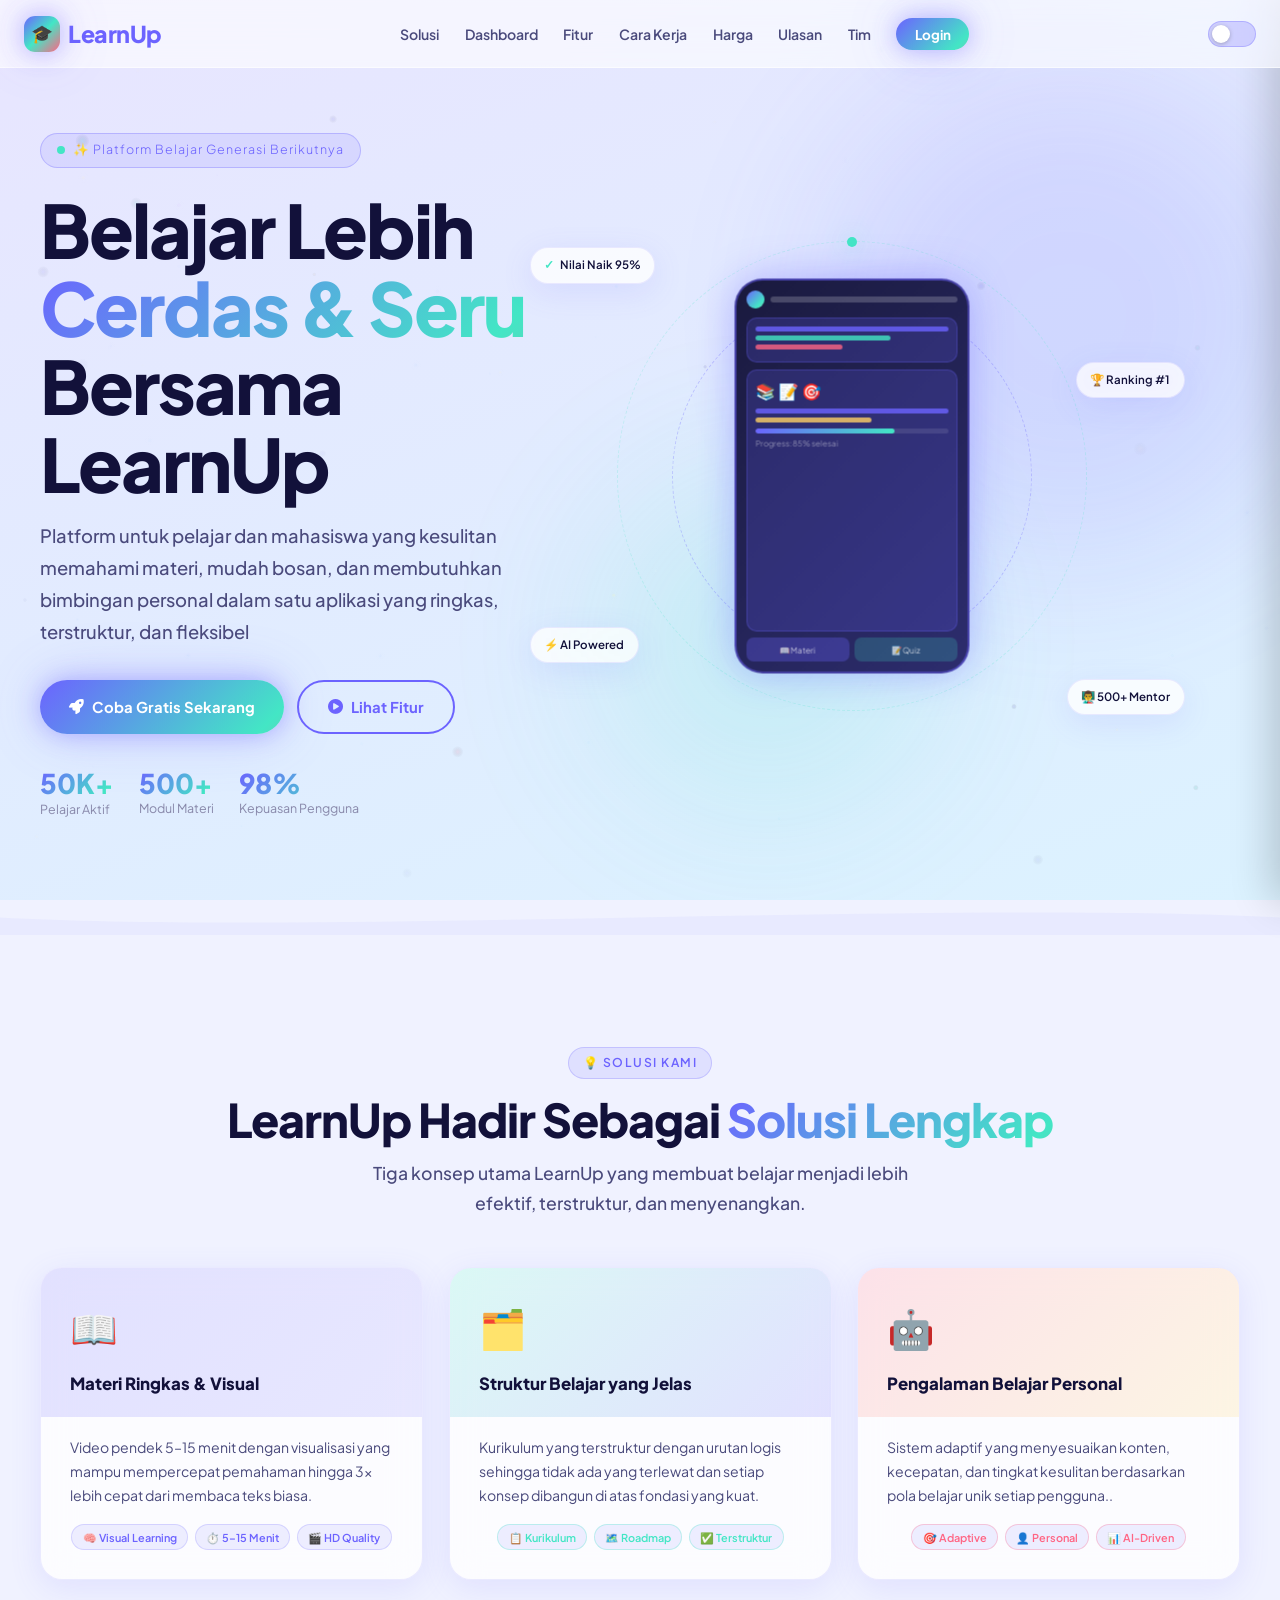
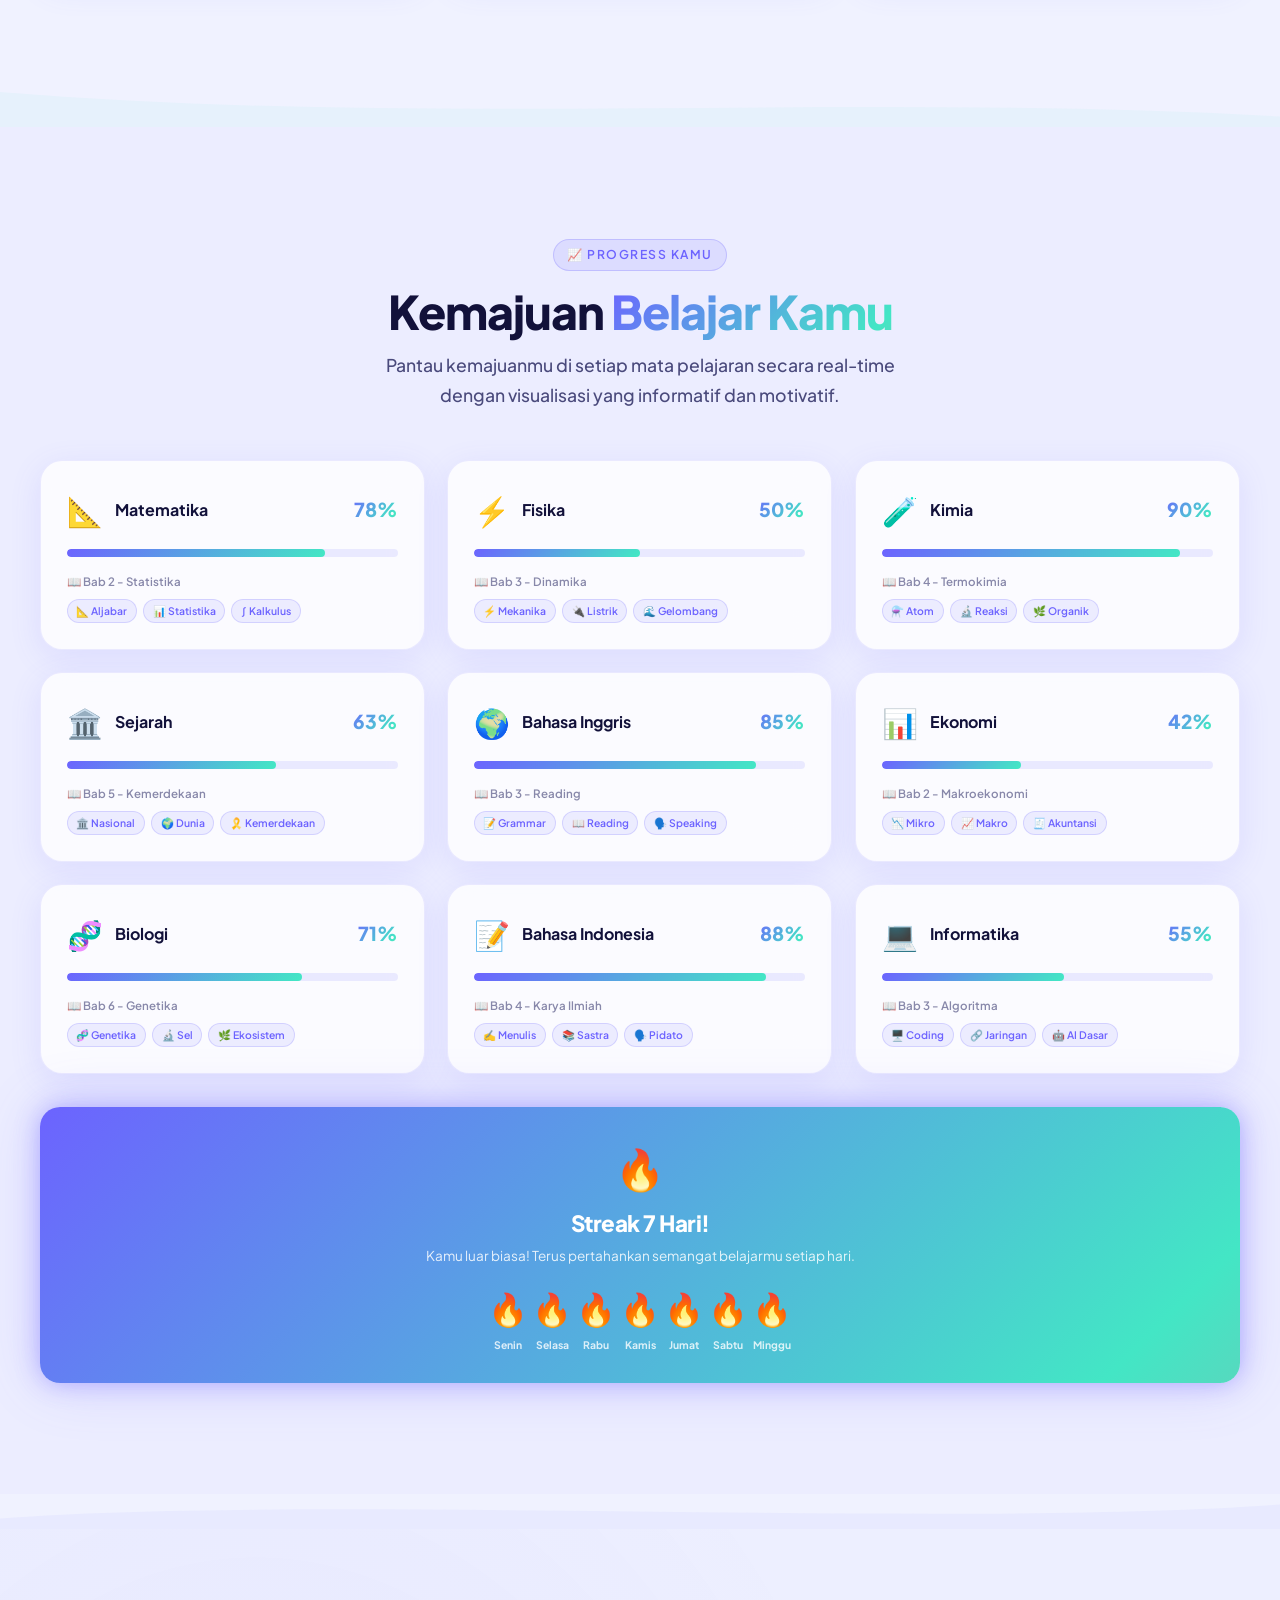
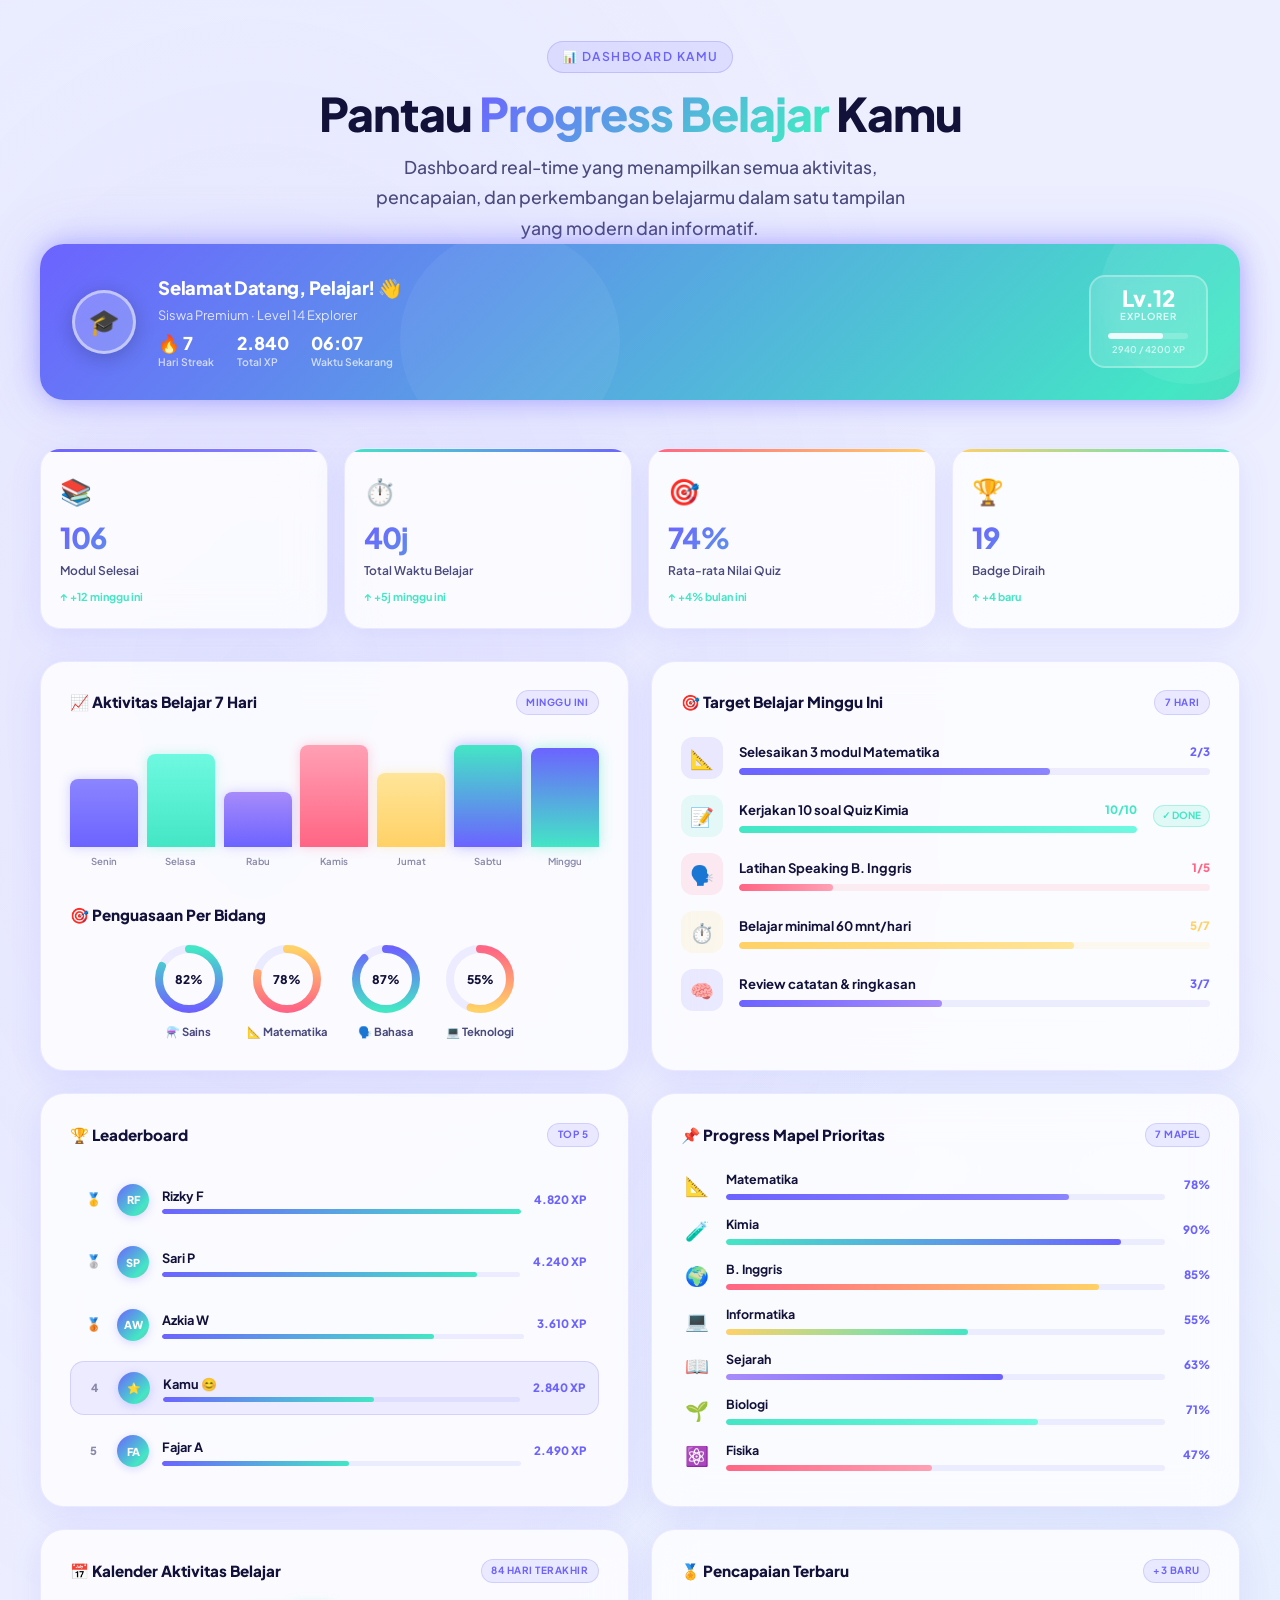
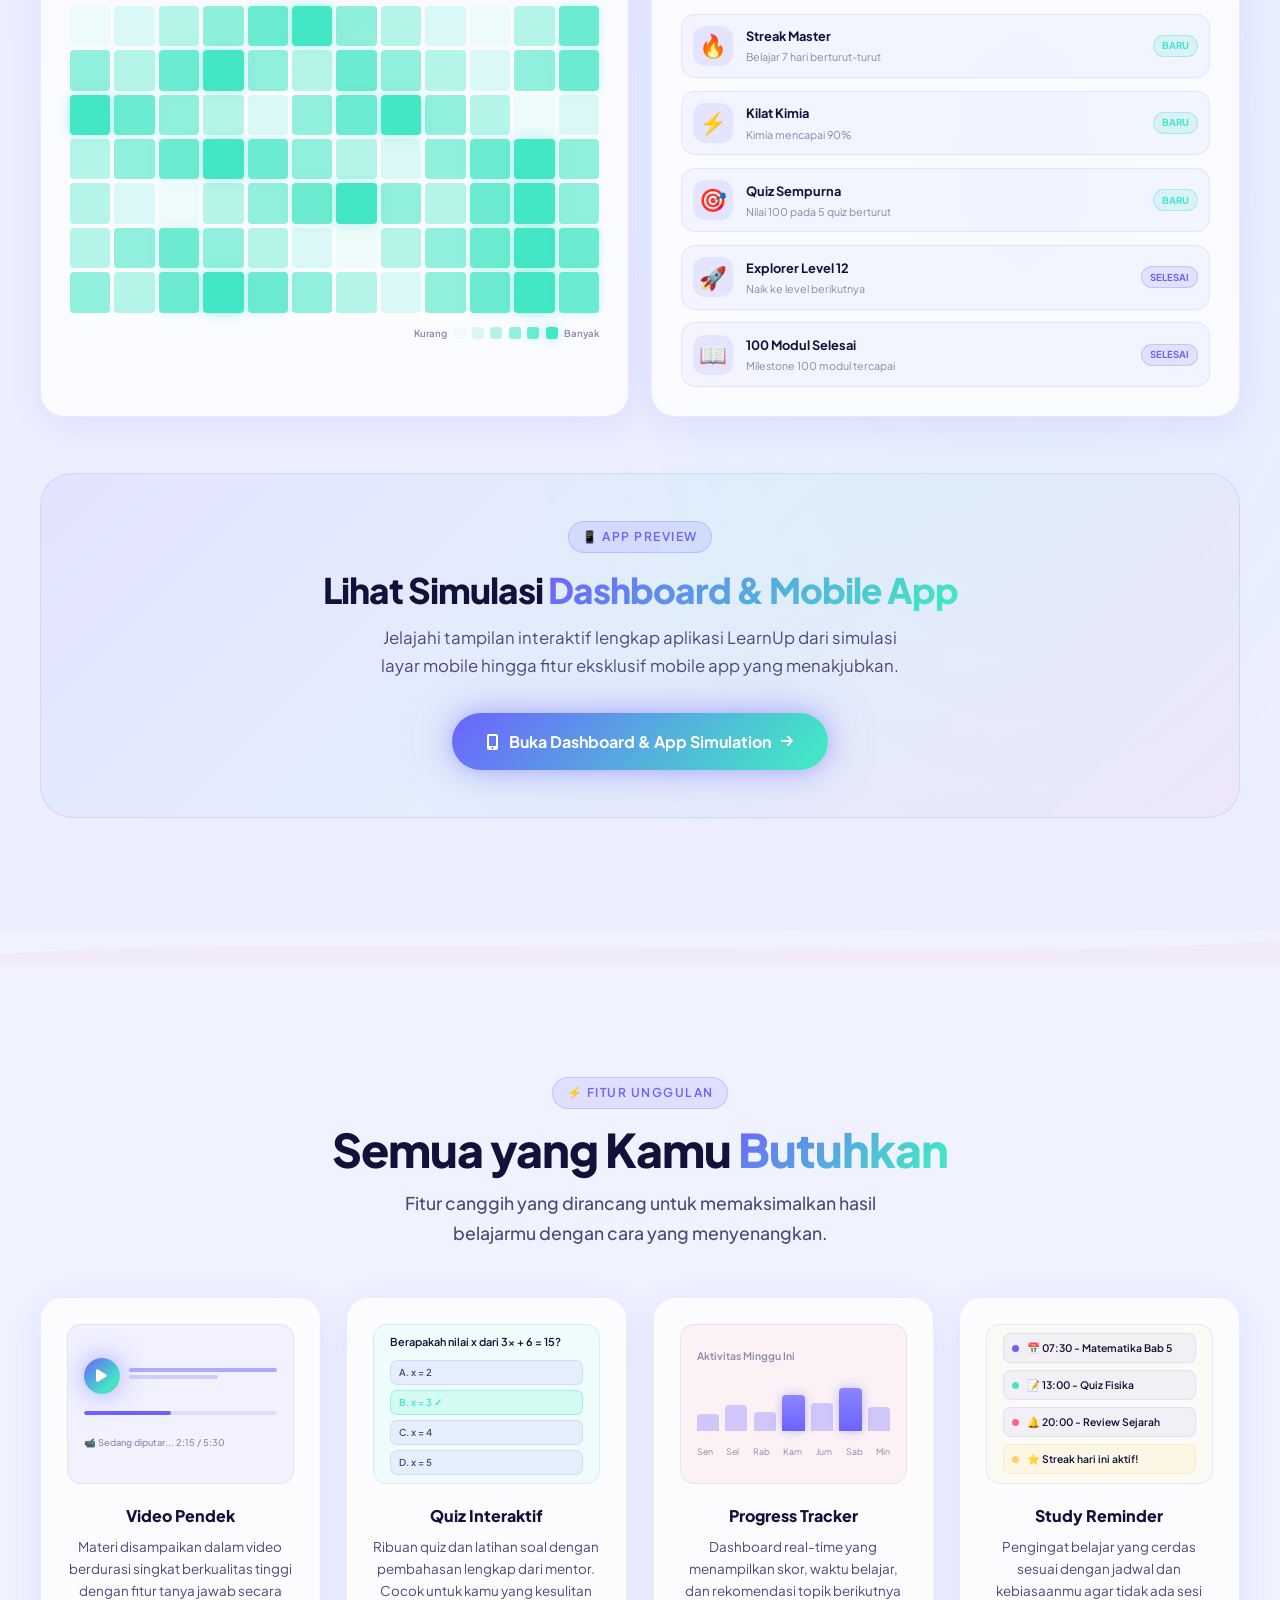
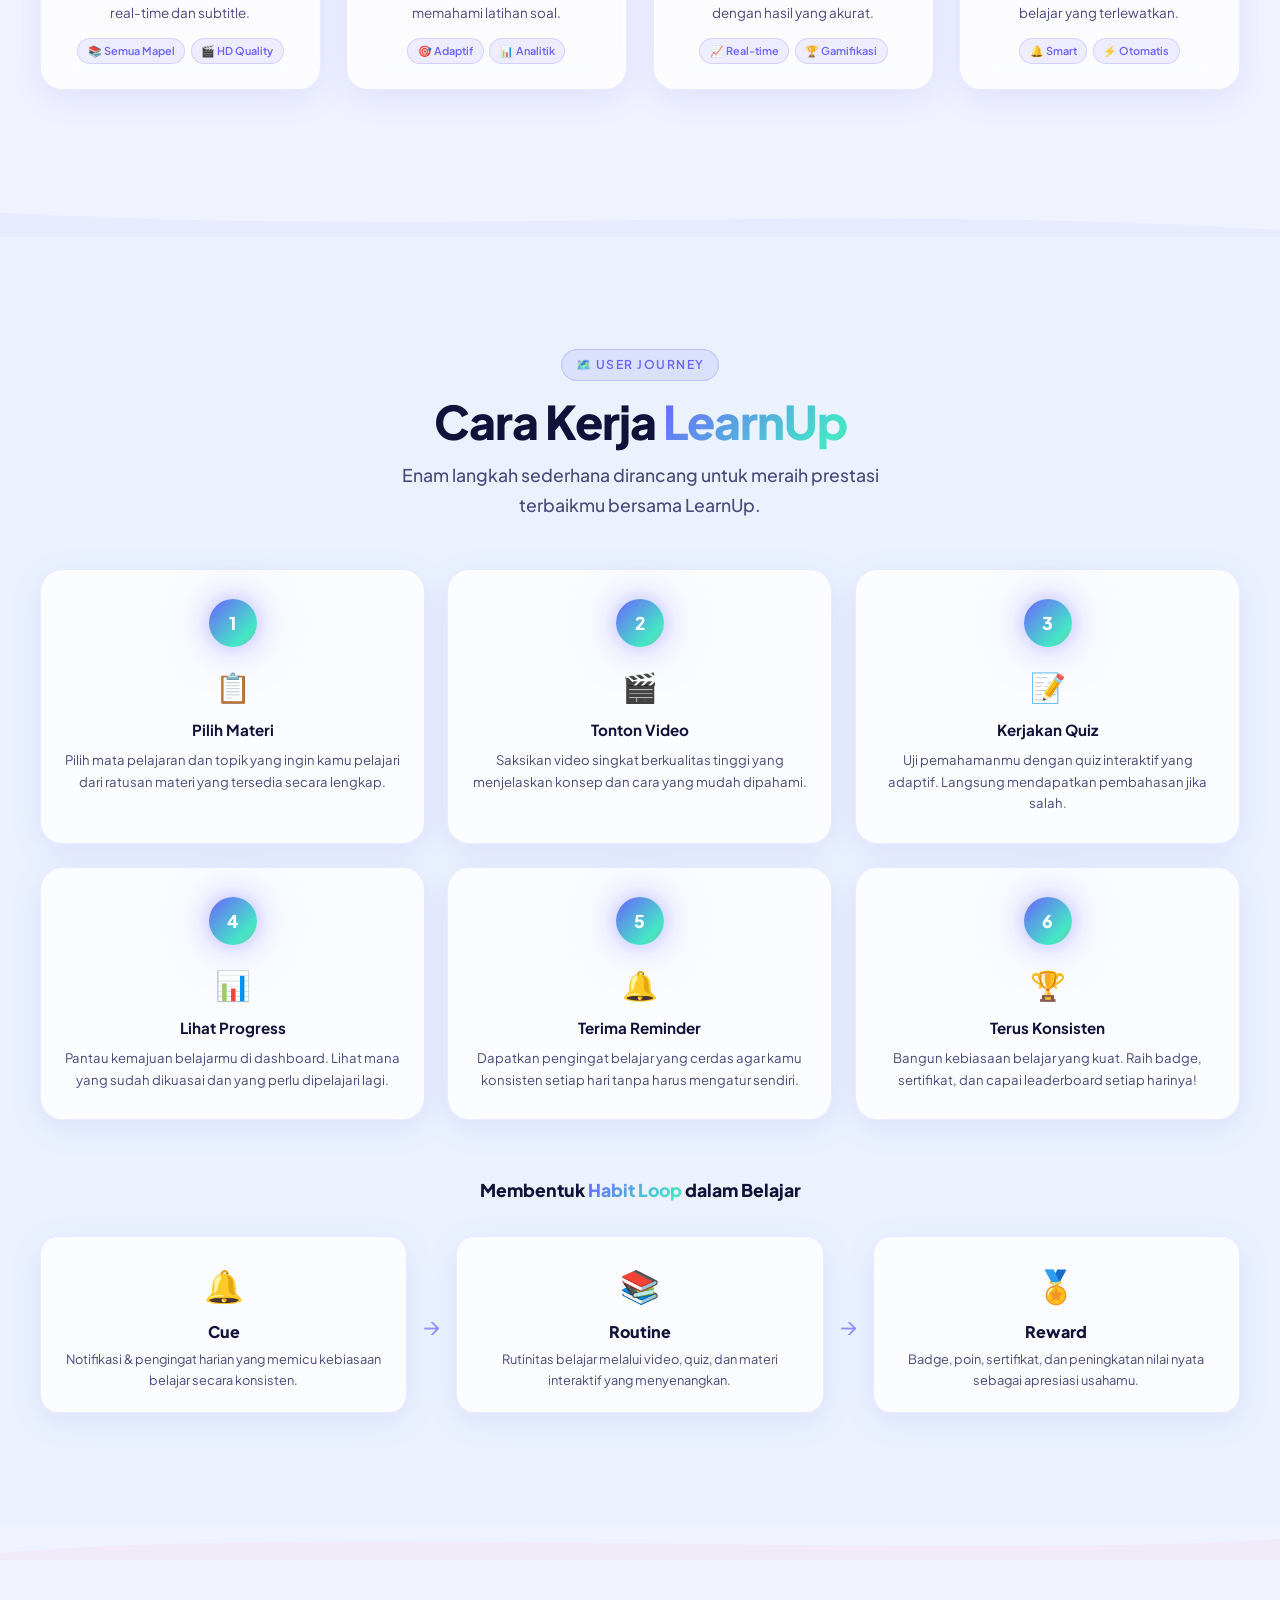
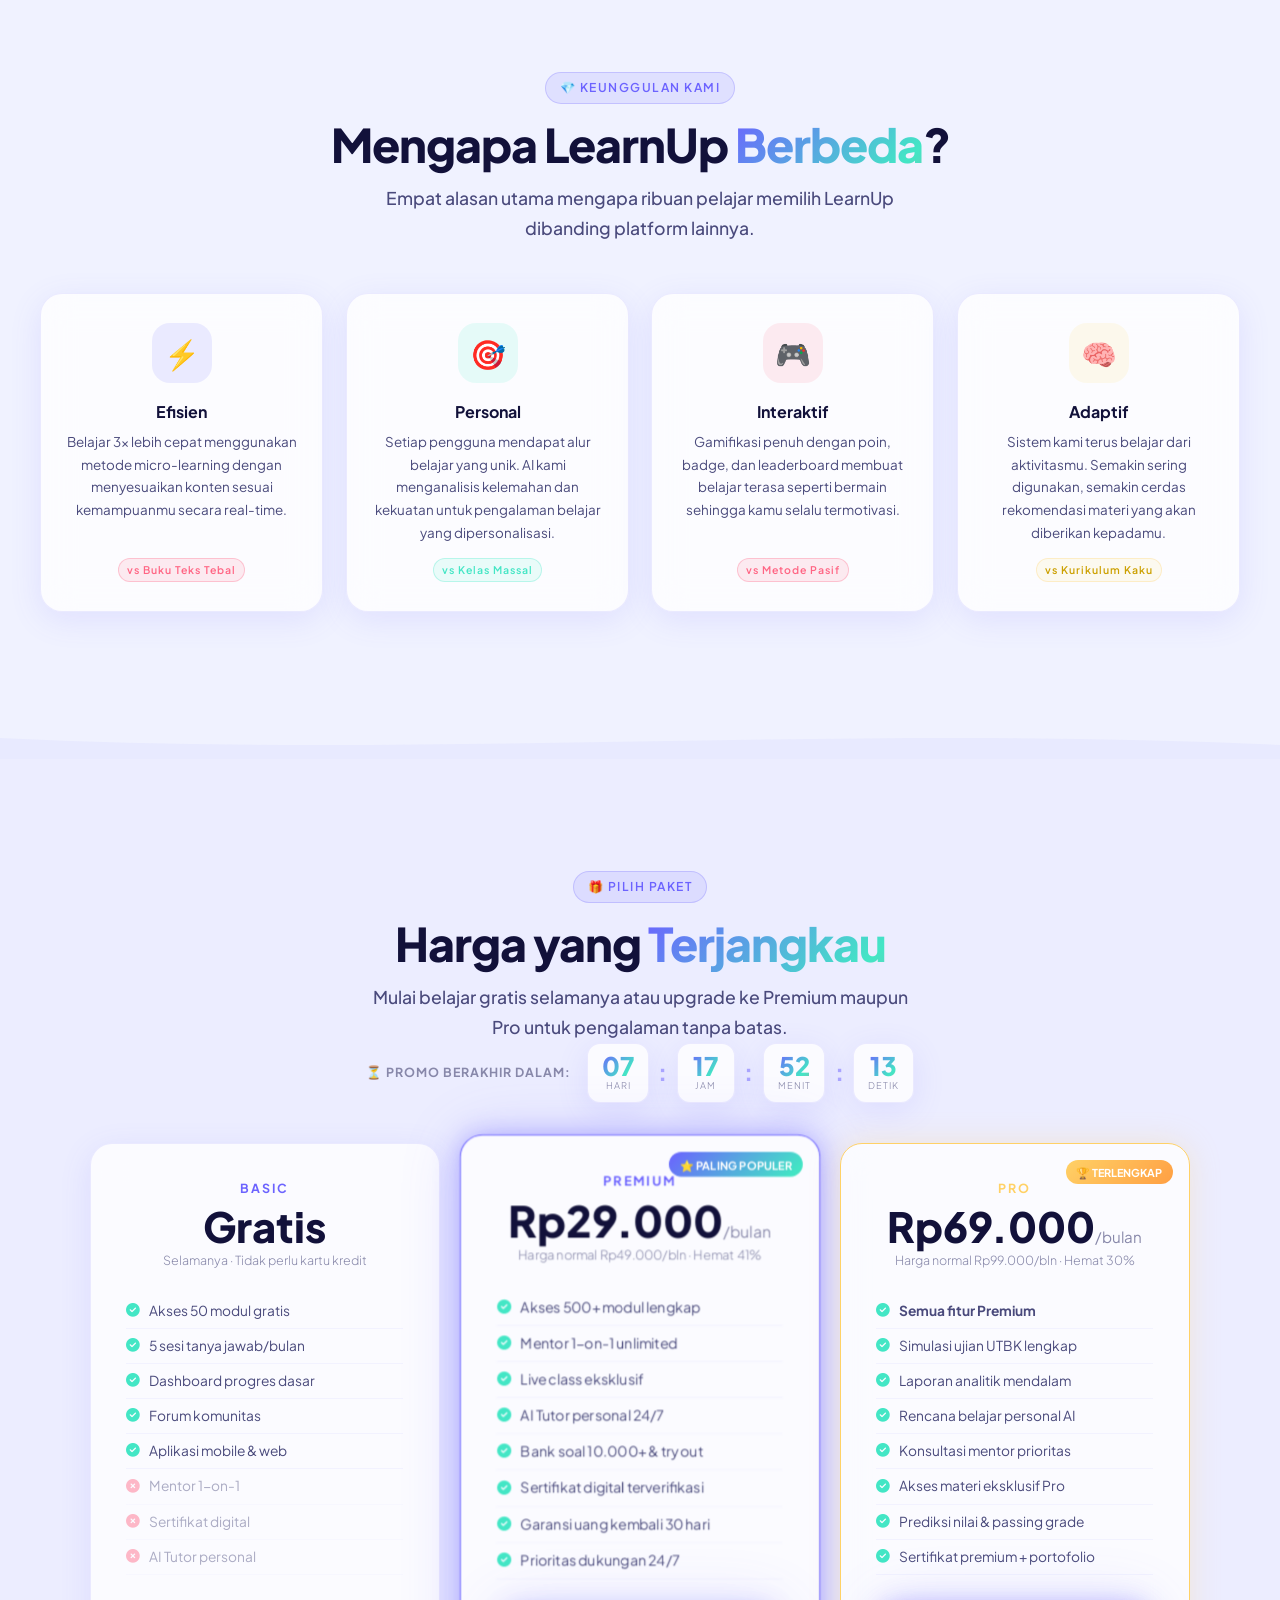
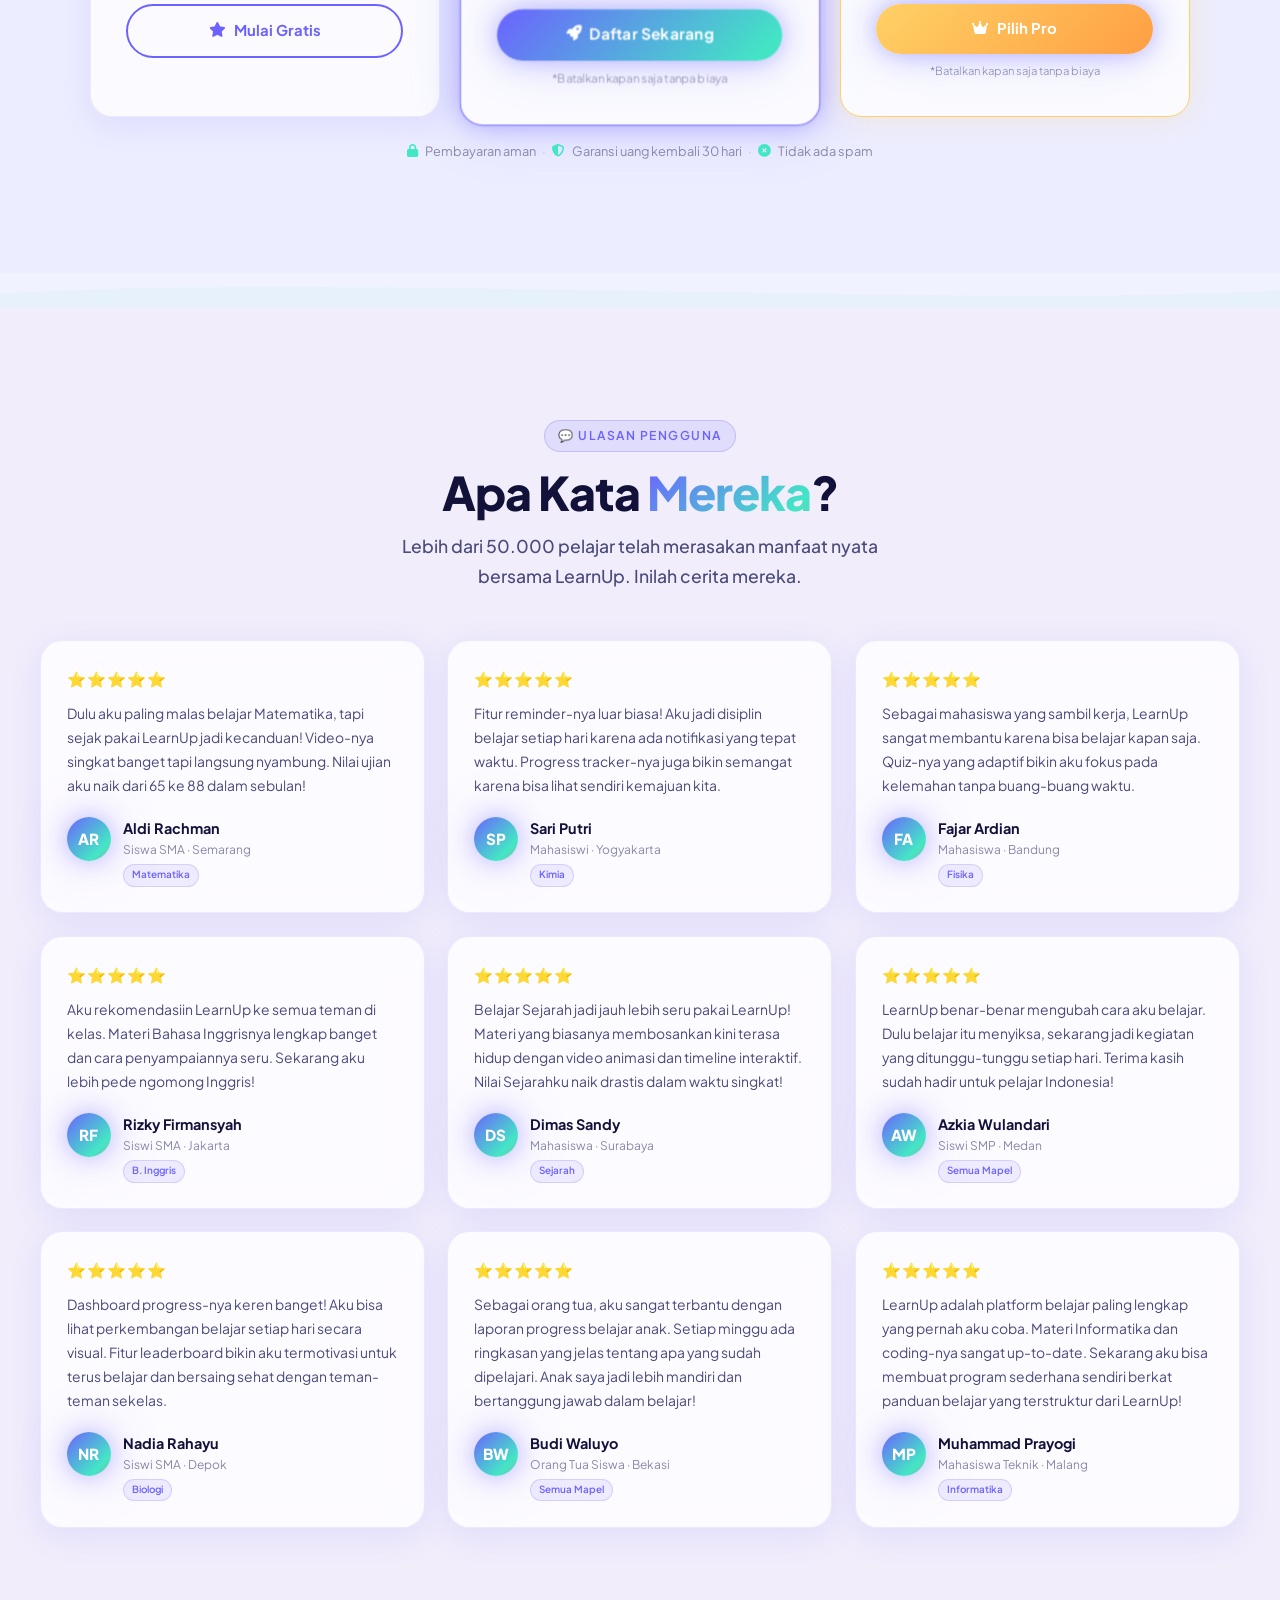
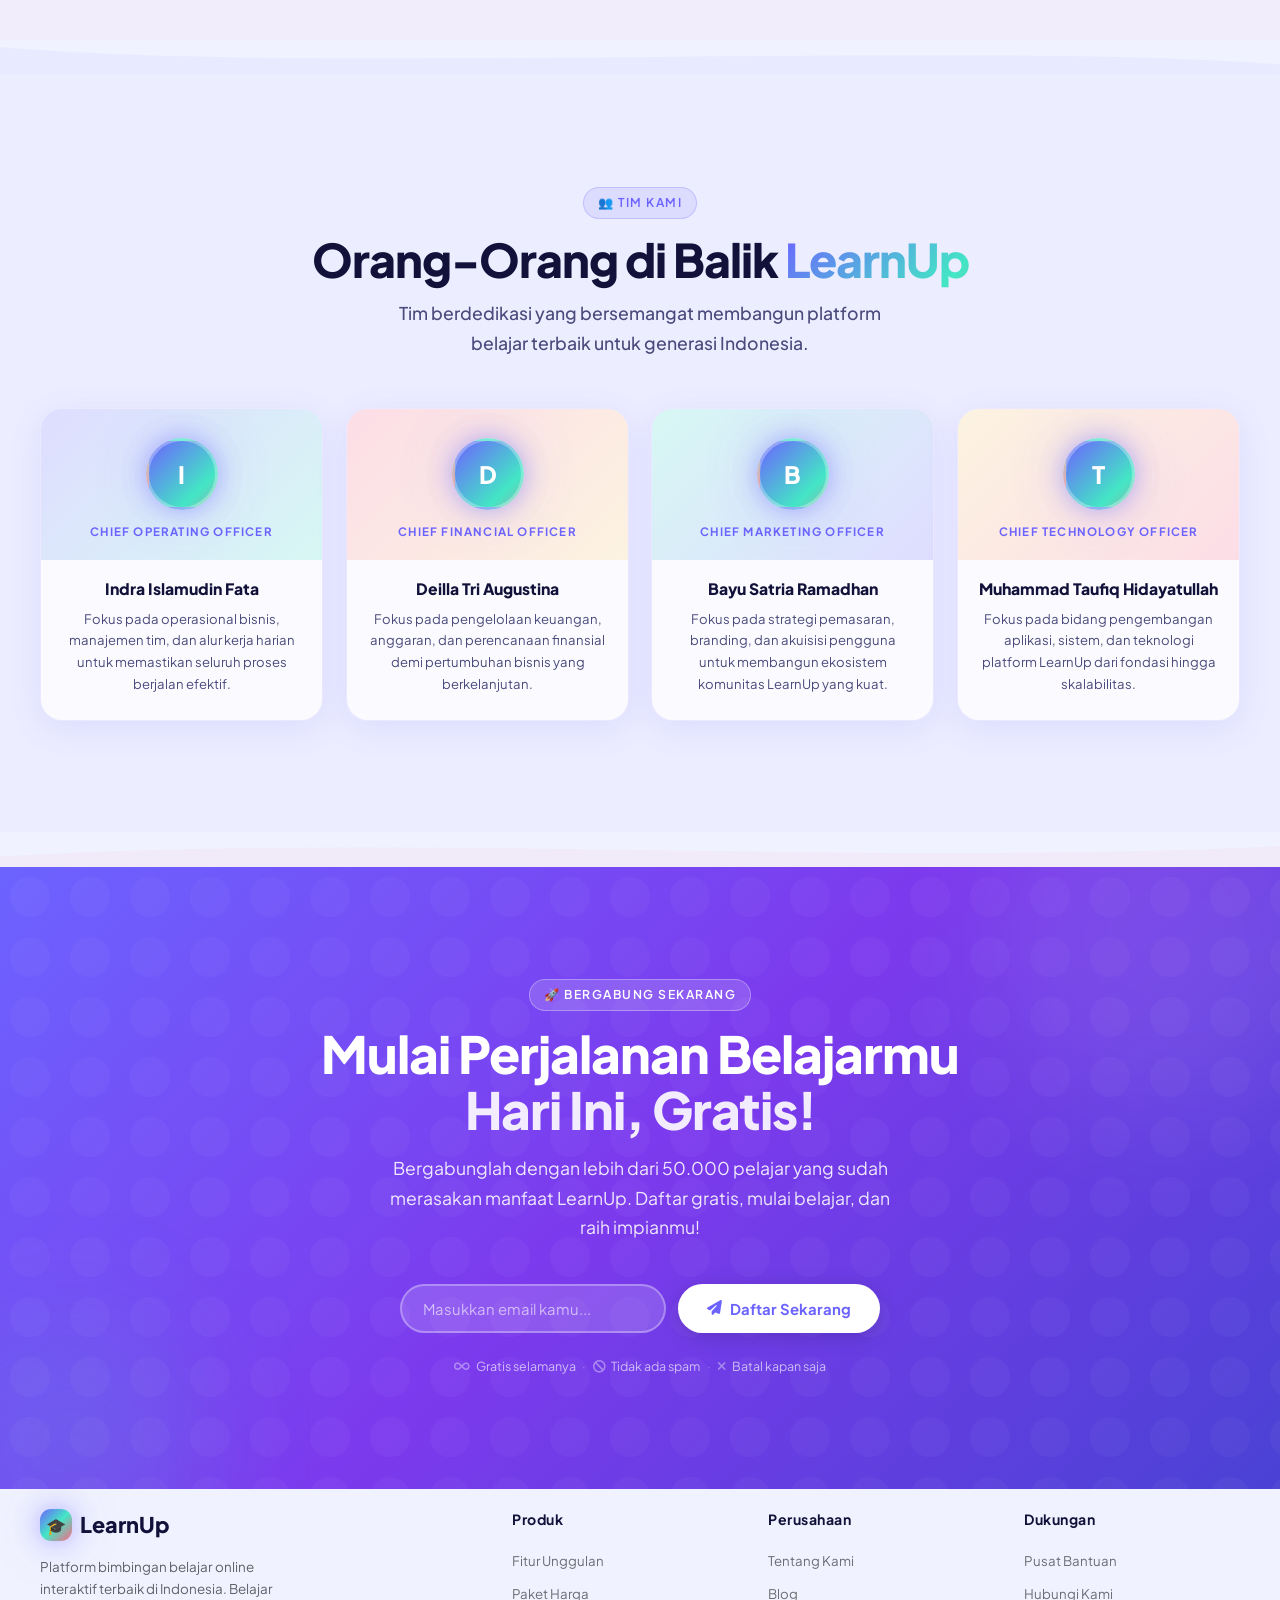
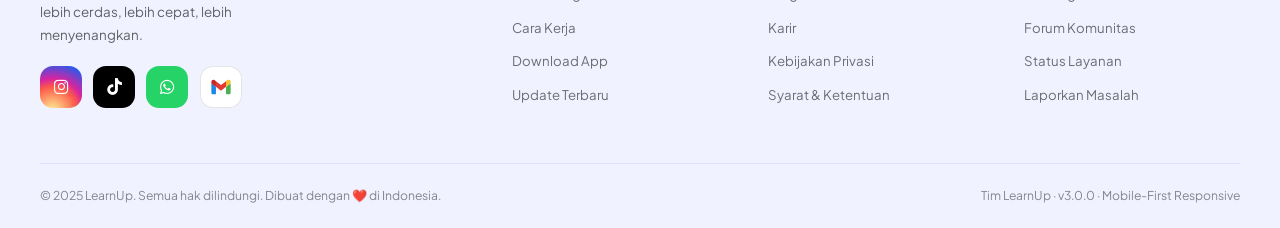
==== admin.html @ 2a5b4d7e "Add files via upload" ====
<!doctype html>
<html lang="id">
  <head>
    <meta charset="UTF-8" />
    <meta name="viewport" content="width=device-width, initial-scale=1.0" />
    <title>LearnUp – Admin Dashboard</title>
    <link rel="preconnect" href="https://fonts.googleapis.com" />
    <link
      href="https://fonts.googleapis.com/css2?family=Plus+Jakarta+Sans:wght@300;400;500;600;700;800;900&display=swap"
      rel="stylesheet"
    />
    <link
      rel="stylesheet"
      href="https://cdnjs.cloudflare.com/ajax/libs/font-awesome/6.5.0/css/all.min.css"
    />
    <link rel="stylesheet" href="css/admin.css" />
    <script>
      const savedTheme = localStorage.getItem("learnup-theme") || "dark";
      document.documentElement.setAttribute("data-theme", savedTheme);
    </script>
  </head>
  <body>
    <div class="bg-aura"></div>

    <!-- MOBILE TOPBAR -->
    <div class="mobile-topbar">
      <span class="mobile-logo">🎓 LearnUp Admin</span>
      <div class="live-badge">
        <div class="live-dot"></div>
        LIVE
      </div>
    </div>

    <!-- WRAPPER -->
    <div class="wrapper">
      <!-- SIDEBAR -->
      <aside class="sidebar">
        <div class="sidebar-logo">
          <div class="sidebar-logo-icon">🎓</div>
          <div>
            <div class="sidebar-logo-text">LearnUp</div>
            <div class="sidebar-logo-sub">Admin Panel</div>
          </div>
        </div>

        <div class="nav-section-title">Menu Utama</div>
        <a class="nav-item active" onclick="showSection('subscribers')">
          <i class="fa-solid fa-envelope"></i> Subscribers
          <span class="nav-badge" id="sidebarCount">0</span>
        </a>
        <a class="nav-item" onclick="showSection('analytics')">
          <i class="fa-solid fa-chart-line"></i> Analitik
        </a>

        <div class="nav-section-title" style="margin-top: 1rem">Pengaturan</div>
        <a class="nav-item" onclick="openAddModal()">
          <i class="fa-solid fa-plus"></i> Tambah Manual
        </a>
        <a
          class="nav-item btn-danger-nav"
          onclick="confirmClearAll()"
          style="color: var(--danger)"
        >
          <i class="fa-solid fa-trash"></i> Hapus Semua
        </a>
        <a
          class="nav-item"
          onclick="logoutAdmin()"
          style="margin-top: 0.5rem; color: var(--warning)"
        >
          <i class="fa-solid fa-sign-out-alt"></i> Logout
        </a>

        <div class="sidebar-footer">
          Sinkronisasi otomatis setiap 3 detik<br />
          <span id="lastSync" style="color: var(--accent)">—</span>
        </div>
      </aside>

      <!-- MAIN -->
      <main class="main">
        <!-- TOPBAR -->
        <div class="topbar">
          <div class="topbar-left">
            <h1>
              <i class="fa-solid fa-gauge-high" style="font-size: 1rem"></i>
              Dashboard Admin
            </h1>
            <p id="currentDate">Memuat waktu...</p>
          </div>
          <div class="topbar-right">
            <button
              class="theme-btn"
              id="themeBtn"
              title="Toggle Dark/Light Mode"
              aria-label="Toggle Dark/Light Mode"
            >
              <div class="toggle-track">
                <div class="toggle-knob"></div>
              </div>
            </button>
            <div class="live-badge">
              <div class="live-dot"></div>
              Terhubung ke Landing Page
            </div>
            <div class="export-wrap">
              <button class="btn btn-ghost" onclick="toggleExport()">
                <i class="fa-solid fa-download"></i> Export
              </button>
              <div class="export-menu" id="exportMenu">
                <div class="export-option" onclick="exportCSV()">
                  <i class="fa-solid fa-file-csv"></i> Export CSV
                </div>
                <div class="export-option" onclick="exportJSON()">
                  <i class="fa-solid fa-file-code"></i> Export JSON
                </div>
                <div class="export-option" onclick="copyEmails()">
                  <i class="fa-solid fa-copy"></i> Salin Semua Email
                </div>
              </div>
            </div>
            <button class="btn btn-primary" onclick="openAddModal()">
              <i class="fa-solid fa-plus"></i> Tambah
            </button>
          </div>
        </div>

        <!-- STAT CARDS -->
        <div class="stats-grid">
          <div class="stat-card">
            <span class="stat-icon">📧</span>
            <div class="stat-value" id="statTotal">0</div>
            <div class="stat-label">Total Subscribers</div>
            <div class="stat-trend" id="statTrend1">—</div>
          </div>
          <div class="stat-card">
            <span class="stat-icon">🕐</span>
            <div class="stat-value" id="statToday">0</div>
            <div class="stat-label">Daftar Hari Ini</div>
            <div class="stat-trend" id="statTrend2">—</div>
          </div>
          <div class="stat-card">
            <span class="stat-icon">✅</span>
            <div class="stat-value" id="statConfirmed">0</div>
            <div class="stat-label">Dikonfirmasi</div>
            <div class="stat-trend">—</div>
          </div>
          <div class="stat-card">
            <span class="stat-icon">⏳</span>
            <div class="stat-value" id="statWaitlist">0</div>
            <div class="stat-label">Waitlist</div>
            <div class="stat-trend">Menunggu konfirmasi</div>
          </div>
        </div>

        <!-- SUBSCRIBERS SECTION -->
        <div id="section-subscribers">
          <div class="section-card">
            <div class="section-header">
              <div class="section-title">
                <i class="fa-solid fa-envelope-open-text"></i>
                Daftar Email Subscriber
              </div>
              <div style="display: flex; gap: 0.5rem; align-items: center">
                <span style="font-size: 0.72rem; color: var(--text-3)"
                  >Total:
                  <strong id="headerCount" style="color: var(--accent)"
                    >0</strong
                  ></span
                >
              </div>
            </div>

            <!-- FILTER BAR -->
            <div class="filter-bar">
              <div class="search-wrap">
                <i class="fa-solid fa-magnifying-glass"></i>
                <input
                  type="text"
                  class="search-input"
                  id="searchInput"
                  placeholder="Cari email..."
                  oninput="renderTable()"
                />
              </div>
              <select
                class="filter-select"
                id="filterStatus"
                onchange="renderTable()"
              >
                <option value="">Semua Status</option>
                <option value="waitlist">Waitlist</option>
                <option value="confirmed">Confirmed</option>
                <option value="invited">Invited</option>
              </select>
              <select
                class="filter-select"
                id="filterSort"
                onchange="renderTable()"
              >
                <option value="newest">Terbaru</option>
                <option value="oldest">Terlama</option>
                <option value="email">Email A-Z</option>
              </select>
            </div>

            <!-- TABLE -->
            <div class="table-wrap">
              <table>
                <thead>
                  <tr>
                    <th style="width: 36px">
                      <input
                        type="checkbox"
                        id="selectAll"
                        onchange="toggleSelectAll(this)"
                        style="
                          accent-color: var(--primary);
                          width: 14px;
                          height: 14px;
                          cursor: pointer;
                        "
                      />
                    </th>
                    <th>Email</th>
                    <th>Tanggal Daftar</th>
                    <th>Waktu</th>
                    <th>Sumber</th>
                    <th>Status</th>
                    <th>Aksi</th>
                  </tr>
                </thead>
                <tbody id="tableBody"></tbody>
              </table>
              <div class="empty-state" id="emptyState">
                <div class="empty-icon">📭</div>
                <div class="empty-title">Belum ada subscriber</div>
                <div class="empty-sub">
                  Email yang dimasukkan melalui landing page LearnUp akan muncul
                  di sini secara otomatis.
                </div>
              </div>
            </div>

            <!-- PAGINATION -->
            <div class="pagination" id="paginationArea">
              <div class="page-info" id="pageInfo">—</div>
              <div class="page-btns" id="pageBtns"></div>
            </div>
          </div>
        </div>

        <!-- ANALYTICS SECTION -->
        <div id="section-analytics" style="display: none">
          <div class="chart-row">
            <div class="section-card">
              <div class="section-title" style="margin-bottom: 1rem">
                <i class="fa-solid fa-chart-bar"></i> Pendaftar 7 Hari Terakhir
              </div>
              <div class="mini-chart" id="weekChart"></div>
              <div class="chart-labels" id="weekLabels"></div>
            </div>
            <div class="section-card">
              <div class="section-title" style="margin-bottom: 1rem">
                <i class="fa-solid fa-pie-chart"></i> Distribusi Status
              </div>
              <div
                id="statusPie"
                style="
                  display: flex;
                  flex-direction: column;
                  gap: 0.7rem;
                  margin-top: 0.5rem;
                "
              ></div>
            </div>
          </div>

          <div class="section-card" style="margin-top: 1rem">
            <div class="section-title" style="margin-bottom: 1rem">
              <i class="fa-solid fa-clock-rotate-left"></i> 5 Subscriber Terbaru
            </div>
            <div
              id="recentList"
              style="display: flex; flex-direction: column; gap: 0.6rem"
            ></div>
          </div>
        </div>
      </main>
    </div>

    <!-- ADD MODAL -->
    <div class="modal-overlay" id="addModal">
      <div class="modal">
        <div class="modal-title">➕ Tambah Subscriber Manual</div>
        <div class="modal-sub">
          Tambahkan email secara manual ke database subscriber LearnUp.
        </div>
        <div class="modal-input-wrap">
          <label>Alamat Email</label>
          <input
            type="email"
            class="modal-input"
            id="addEmailInput"
            placeholder="contoh@email.com"
          />
        </div>
        <div class="modal-input-wrap">
          <label>Status</label>
          <select class="modal-select" id="addStatusInput">
            <option value="waitlist">Waitlist</option>
            <option value="confirmed">Confirmed</option>
            <option value="invited">Invited</option>
          </select>
        </div>
        <div class="modal-actions">
          <button class="btn btn-ghost" onclick="closeModal('addModal')">
            Batal
          </button>
          <button class="btn btn-primary" onclick="addManual()">
            <i class="fa-solid fa-plus"></i> Tambahkan
          </button>
        </div>
      </div>
    </div>

    <!-- EDIT MODAL -->
    <div class="modal-overlay" id="editModal">
      <div class="modal">
        <div class="modal-title">✏️ Edit Subscriber</div>
        <div class="modal-sub">Ubah status atau informasi subscriber.</div>
        <div class="modal-input-wrap">
          <label>Alamat Email</label>
          <input
            type="email"
            class="modal-input"
            id="editEmailInput"
            placeholder="contoh@email.com"
          />
        </div>
        <div class="modal-input-wrap">
          <label>Status</label>
          <select class="modal-select" id="editStatusInput">
            <option value="waitlist">Waitlist</option>
            <option value="confirmed">Confirmed</option>
            <option value="invited">Invited</option>
          </select>
        </div>
        <input type="hidden" id="editIndexInput" />
        <div class="modal-actions">
          <button class="btn btn-ghost" onclick="closeModal('editModal')">
            Batal
          </button>
          <button class="btn btn-primary" onclick="saveEdit()">
            <i class="fa-solid fa-floppy-disk"></i> Simpan
          </button>
        </div>
      </div>
    </div>

    <!-- CONFIRM MODAL -->
    <div class="modal-overlay" id="confirmModal">
      <div class="modal">
        <div class="modal-title" id="confirmTitle">⚠️ Konfirmasi</div>
        <div class="modal-sub" id="confirmMsg">Apakah kamu yakin?</div>
        <div class="modal-actions">
          <button class="btn btn-ghost" onclick="closeModal('confirmModal')">
            Batal
          </button>
          <button class="btn btn-danger" id="confirmOkBtn" onclick="">
            Ya, Lanjutkan
          </button>
        </div>
      </div>
    </div>

    <!-- TOAST -->
    <div class="toast" id="toast"></div>

    <script src="js/admin.js"></script>
  </body>
</html>
---- css/admin.css ----
*,
*::before,
*::after {
  box-sizing: border-box;
  margin: 0;
  padding: 0;
}

:root {
  --primary: #6c63ff;
  --primary-light: rgba(108, 99, 255, 0.12);
  --accent: #43e6c5;
  --accent-light: rgba(67, 230, 197, 0.12);
  --danger: #ff6584;
  --warning: #ffd166;
  --bg: #0d0d1a;
  --bg2: #12122a;
  --bg3: #1a1a35;
  --card: rgba(255, 255, 255, 0.04);
  --border: rgba(255, 255, 255, 0.08);
  --text: #f0f0ff;
  --text-2: #a0a0c0;
  --text-3: #606080;
  --grad: linear-gradient(135deg, #6c63ff, #43e6c5);
  --grad2: linear-gradient(135deg, #ff6584, #ffd166);
  --shadow: 0 8px 32px rgba(0, 0, 0, 0.4);
  --radius: 18px;
  --radius-sm: 10px;
}

html {
  scroll-behavior: smooth;
}

body {
  font-family: "Plus Jakarta Sans", sans-serif;
  background: var(--bg);
  color: var(--text);
  min-height: 100vh;
  overflow-x: hidden;
}

/* ── ANIMATED BG ── */
.bg-aura {
  position: fixed;
  inset: 0;
  pointer-events: none;
  z-index: 0;
  background:
    radial-gradient(
      ellipse 60% 50% at 10% 20%,
      rgba(108, 99, 255, 0.12) 0%,
      transparent 70%
    ),
    radial-gradient(
      ellipse 40% 40% at 90% 80%,
      rgba(67, 230, 197, 0.08) 0%,
      transparent 70%
    ),
    radial-gradient(
      ellipse 50% 40% at 50% 50%,
      rgba(255, 101, 132, 0.05) 0%,
      transparent 70%
    );
}

/* ── LAYOUT ── */
.wrapper {
  display: grid;
  grid-template-columns: 260px 1fr;
  min-height: 100vh;
  position: relative;
  z-index: 1;
}

@media (max-width: 900px) {
  .wrapper {
    grid-template-columns: 1fr;
  }
  .sidebar {
    display: none;
  }
}

/* ── SIDEBAR ── */
.sidebar {
  background: var(--bg2);
  border-right: 1px solid var(--border);
  padding: 2rem 1.2rem;
  display: flex;
  flex-direction: column;
  gap: 0.4rem;
  position: sticky;
  top: 0;
  height: 100vh;
  overflow-y: auto;
}

.sidebar-logo {
  display: flex;
  align-items: center;
  gap: 0.7rem;
  padding: 0.8rem 1rem 1.6rem;
  border-bottom: 1px solid var(--border);
  margin-bottom: 0.8rem;
}

.sidebar-logo-icon {
  width: 38px;
  height: 38px;
  background: var(--grad);
  border-radius: 12px;
  display: flex;
  align-items: center;
  justify-content: center;
  font-size: 1rem;
  box-shadow: 0 4px 15px rgba(108, 99, 255, 0.4);
}

.sidebar-logo-text {
  font-size: 1.1rem;
  font-weight: 900;
  background: var(--grad);
  -webkit-background-clip: text;
  -webkit-text-fill-color: transparent;
  background-clip: text;
}

.sidebar-logo-sub {
  font-size: 0.6rem;
  color: var(--text-3);
  font-weight: 600;
  letter-spacing: 1px;
  text-transform: uppercase;
  margin-top: -2px;
}

.nav-section-title {
  font-size: 0.6rem;
  font-weight: 700;
  color: var(--text-3);
  letter-spacing: 1.5px;
  text-transform: uppercase;
  padding: 0.8rem 1rem 0.3rem;
}

.nav-item {
  display: flex;
  align-items: center;
  gap: 0.75rem;
  padding: 0.75rem 1rem;
  border-radius: var(--radius-sm);
  font-size: 0.82rem;
  font-weight: 600;
  color: var(--text-2);
  cursor: pointer;
  transition: all 0.2s;
  text-decoration: none;
}

.nav-item:hover,
.nav-item.active {
  background: var(--primary-light);
  color: var(--text);
}

.nav-item.active {
  color: var(--primary);
}

.nav-item i {
  width: 18px;
  text-align: center;
}

.nav-badge {
  margin-left: auto;
  font-size: 0.6rem;
  font-weight: 800;
  background: var(--primary);
  color: #fff;
  padding: 0.1rem 0.5rem;
  border-radius: 99px;
}

.sidebar-footer {
  margin-top: auto;
  padding-top: 1.5rem;
  border-top: 1px solid var(--border);
  font-size: 0.72rem;
  color: var(--text-3);
  text-align: center;
  line-height: 1.6;
}

/* ── MAIN CONTENT ── */
.main {
  padding: 2rem;
  display: flex;
  flex-direction: column;
  gap: 1.5rem;
  max-width: 1200px;
}

@media (max-width: 600px) {
  .main {
    padding: 1rem;
  }
}

/* ── TOP BAR ── */
.topbar {
  display: flex;
  align-items: center;
  justify-content: space-between;
  flex-wrap: wrap;
  gap: 1rem;
}

.topbar-left h1 {
  font-size: 1.4rem;
  font-weight: 900;
  background: var(--grad);
  -webkit-background-clip: text;
  -webkit-text-fill-color: transparent;
  background-clip: text;
}

.topbar-left p {
  font-size: 0.8rem;
  color: var(--text-2);
  margin-top: 0.2rem;
}

.topbar-right {
  display: flex;
  align-items: center;
  gap: 0.8rem;
}

.btn {
  display: inline-flex;
  align-items: center;
  gap: 0.4rem;
  padding: 0.55rem 1rem;
  border-radius: var(--radius-sm);
  font-size: 0.78rem;
  font-weight: 700;
  cursor: pointer;
  transition: all 0.2s;
  border: none;
  outline: none;
}

.btn-primary {
  background: var(--grad);
  color: #fff;
  box-shadow: 0 4px 15px rgba(108, 99, 255, 0.35);
}
.btn-primary:hover {
  transform: translateY(-1px);
  box-shadow: 0 6px 20px rgba(108, 99, 255, 0.5);
}

.btn-ghost {
  background: var(--card);
  border: 1px solid var(--border);
  color: var(--text-2);
}
.btn-ghost:hover {
  background: var(--primary-light);
  color: var(--text);
  border-color: var(--primary);
}

.btn-danger {
  background: rgba(255, 101, 132, 0.15);
  color: var(--danger);
  border: 1px solid rgba(255, 101, 132, 0.25);
}
.btn-danger:hover {
  background: rgba(255, 101, 132, 0.25);
}

.live-badge {
  display: flex;
  align-items: center;
  gap: 0.4rem;
  padding: 0.35rem 0.85rem;
  background: rgba(67, 230, 197, 0.1);
  border: 1px solid rgba(67, 230, 197, 0.25);
  border-radius: 99px;
  font-size: 0.7rem;
  font-weight: 700;
  color: var(--accent);
}

.live-dot {
  width: 7px;
  height: 7px;
  border-radius: 50%;
  background: var(--accent);
  animation: pulse-dot 1.5s ease infinite;
}

@keyframes pulse-dot {
  0%,
  100% {
    opacity: 1;
    transform: scale(1);
    box-shadow: 0 0 0 0 rgba(67, 230, 197, 0.4);
  }
  50% {
    opacity: 0.7;
    transform: scale(1.2);
    box-shadow: 0 0 0 5px rgba(67, 230, 197, 0);
  }
}

/* ── STAT CARDS ── */
.stats-grid {
  display: grid;
  grid-template-columns: repeat(auto-fit, minmax(180px, 1fr));
  gap: 1rem;
}

.stat-card {
  background: var(--card);
  border: 1px solid var(--border);
  border-radius: var(--radius);
  padding: 1.4rem 1.2rem;
  position: relative;
  overflow: hidden;
  transition:
    transform 0.2s,
    box-shadow 0.2s;
}

.stat-card::before {
  content: "";
  position: absolute;
  top: 0;
  left: 0;
  right: 0;
  height: 3px;
  border-radius: var(--radius) var(--radius) 0 0;
}
.stat-card:nth-child(1)::before {
  background: var(--grad);
}
.stat-card:nth-child(2)::before {
  background: linear-gradient(90deg, #43e6c5, #6c63ff);
}
.stat-card:nth-child(3)::before {
  background: var(--grad2);
}
.stat-card:nth-child(4)::before {
  background: linear-gradient(90deg, #ffd166, #43e6c5);
}

.stat-card:hover {
  transform: translateY(-3px);
  box-shadow: var(--shadow);
}

.stat-icon {
  font-size: 1.3rem;
  margin-bottom: 0.6rem;
  display: block;
}
.stat-value {
  font-size: 2rem;
  font-weight: 900;
  line-height: 1.1;
  background: var(--grad);
  -webkit-background-clip: text;
  -webkit-text-fill-color: transparent;
  background-clip: text;
}
.stat-label {
  font-size: 0.72rem;
  font-weight: 600;
  color: var(--text-2);
  margin-top: 0.3rem;
}
.stat-trend {
  font-size: 0.65rem;
  font-weight: 700;
  color: var(--accent);
  margin-top: 0.4rem;
  display: flex;
  align-items: center;
  gap: 0.2rem;
}
.stat-trend.danger {
  color: var(--danger);
}

/* ── SECTION CARD ── */
.section-card {
  background: var(--card);
  border: 1px solid var(--border);
  border-radius: var(--radius);
  padding: 1.6rem;
  box-shadow: var(--shadow);
}

.section-header {
  display: flex;
  align-items: center;
  justify-content: space-between;
  margin-bottom: 1.4rem;
  flex-wrap: wrap;
  gap: 0.8rem;
}

.section-title {
  font-size: 0.95rem;
  font-weight: 800;
  color: var(--text);
  display: flex;
  align-items: center;
  gap: 0.5rem;
}

.section-title i {
  color: var(--primary);
}

/* ── SEARCH & FILTER BAR ── */
.filter-bar {
  display: flex;
  align-items: center;
  gap: 0.8rem;
  flex-wrap: wrap;
  margin-bottom: 1.2rem;
}

.search-wrap {
  flex: 1;
  min-width: 200px;
  display: flex;
  align-items: center;
  gap: 0.6rem;
  background: var(--bg3);
  border: 1px solid var(--border);
  border-radius: var(--radius-sm);
  padding: 0.55rem 1rem;
  transition: border-color 0.2s;
}

.search-wrap:focus-within {
  border-color: var(--primary);
}
.search-wrap i {
  color: var(--text-3);
  font-size: 0.85rem;
}

.search-input {
  flex: 1;
  background: none;
  border: none;
  outline: none;
  color: var(--text);
  font-family: inherit;
  font-size: 0.82rem;
  font-weight: 500;
}

.search-input::placeholder {
  color: var(--text-3);
}

.filter-select {
  background: var(--bg3);
  border: 1px solid var(--border);
  border-radius: var(--radius-sm);
  padding: 0.55rem 0.9rem;
  color: var(--text);
  font-family: inherit;
  font-size: 0.78rem;
  font-weight: 600;
  outline: none;
  cursor: pointer;
  transition: border-color 0.2s;
}

.filter-select:focus {
  border-color: var(--primary);
}

/* ── TABLE ── */
.table-wrap {
  overflow-x: auto;
  border-radius: var(--radius-sm);
}

table {
  width: 100%;
  border-collapse: collapse;
  font-size: 0.82rem;
}

thead tr {
  background: rgba(108, 99, 255, 0.07);
  border-bottom: 1px solid var(--border);
}

th {
  padding: 0.8rem 1rem;
  text-align: left;
  font-size: 0.68rem;
  font-weight: 700;
  color: var(--text-3);
  letter-spacing: 0.8px;
  text-transform: uppercase;
  white-space: nowrap;
}

tbody tr {
  border-bottom: 1px solid rgba(255, 255, 255, 0.04);
  transition: background 0.15s;
}

tbody tr:hover {
  background: rgba(108, 99, 255, 0.05);
}
tbody tr:last-child {
  border-bottom: none;
}

td {
  padding: 0.85rem 1rem;
  vertical-align: middle;
}

.td-email {
  font-weight: 600;
  color: var(--text);
  display: flex;
  align-items: center;
  gap: 0.6rem;
}

.email-avatar {
  width: 30px;
  height: 30px;
  border-radius: 50%;
  background: var(--grad);
  display: flex;
  align-items: center;
  justify-content: center;
  font-size: 0.7rem;
  font-weight: 800;
  color: #fff;
  flex-shrink: 0;
  box-shadow: 0 2px 8px rgba(108, 99, 255, 0.3);
}

.td-date {
  color: var(--text-2);
}
.td-time {
  font-size: 0.7rem;
  color: var(--text-3);
}

.status-badge {
  display: inline-flex;
  align-items: center;
  gap: 0.3rem;
  padding: 0.2rem 0.6rem;
  border-radius: 99px;
  font-size: 0.65rem;
  font-weight: 700;
  letter-spacing: 0.3px;
}

.status-waitlist {
  background: rgba(108, 99, 255, 0.15);
  color: var(--primary);
  border: 1px solid rgba(108, 99, 255, 0.25);
}

.status-confirmed {
  background: rgba(67, 230, 197, 0.15);
  color: var(--accent);
  border: 1px solid rgba(67, 230, 197, 0.25);
}

.status-invited {
  background: rgba(255, 209, 102, 0.15);
  color: var(--warning);
  border: 1px solid rgba(255, 209, 102, 0.25);
}

.row-actions {
  display: flex;
  align-items: center;
  gap: 0.4rem;
}

.icon-btn {
  width: 28px;
  height: 28px;
  border-radius: 8px;
  background: var(--bg3);
  border: 1px solid var(--border);
  color: var(--text-2);
  font-size: 0.72rem;
  display: flex;
  align-items: center;
  justify-content: center;
  cursor: pointer;
  transition: all 0.15s;
}

.icon-btn:hover {
  background: var(--primary-light);
  color: var(--primary);
  border-color: var(--primary);
}
.icon-btn.del:hover {
  background: rgba(255, 101, 132, 0.15);
  color: var(--danger);
  border-color: rgba(255, 101, 132, 0.3);
}

/* ── EMPTY STATE ── */
.empty-state {
  text-align: center;
  padding: 4rem 2rem;
  display: none;
  flex-direction: column;
  align-items: center;
  gap: 1rem;
}

.empty-state.show {
  display: flex;
}

.empty-icon {
  font-size: 3rem;
  opacity: 0.3;
  animation: float 3s ease infinite;
}

@keyframes float {
  0%,
  100% {
    transform: translateY(0);
  }
  50% {
    transform: translateY(-8px);
  }
}

.empty-title {
  font-size: 1rem;
  font-weight: 700;
  color: var(--text-2);
}
.empty-sub {
  font-size: 0.8rem;
  color: var(--text-3);
  max-width: 300px;
  line-height: 1.6;
}

/* ── CHART MINI ── */
.chart-row {
  display: grid;
  grid-template-columns: 1fr 1fr;
  gap: 1rem;
}

@media (max-width: 700px) {
  .chart-row {
    grid-template-columns: 1fr;
  }
}

.mini-chart {
  height: 100px;
  display: flex;
  align-items: flex-end;
  gap: 4px;
  padding-top: 1rem;
}

.mini-bar {
  flex: 1;
  border-radius: 4px 4px 0 0;
  background: var(--grad);
  opacity: 0.7;
  transition: height 0.8s cubic-bezier(0.34, 1.56, 0.64, 1);
  position: relative;
  cursor: pointer;
  min-height: 4px;
}
.mini-bar:hover {
  opacity: 1;
}

.chart-labels {
  display: flex;
  gap: 4px;
  margin-top: 0.4rem;
}
.chart-label {
  flex: 1;
  text-align: center;
  font-size: 0.6rem;
  color: var(--text-3);
  font-weight: 600;
}

/* ── TOAST ── */
.toast {
  position: fixed;
  bottom: 1.5rem;
  right: 1.5rem;
  padding: 0.8rem 1.2rem;
  border-radius: var(--radius-sm);
  font-size: 0.82rem;
  font-weight: 600;
  color: #fff;
  display: flex;
  align-items: center;
  gap: 0.5rem;
  transform: translateY(80px);
  opacity: 0;
  transition: all 0.3s cubic-bezier(0.34, 1.56, 0.64, 1);
  z-index: 1000;
  max-width: 300px;
  box-shadow: 0 8px 24px rgba(0, 0, 0, 0.4);
}
.toast.show {
  transform: translateY(0);
  opacity: 1;
}
.toast.success {
  background: linear-gradient(135deg, #43e6c5, #6c63ff);
}
.toast.error {
  background: linear-gradient(135deg, #ff6584, #ffd166);
}
.toast.info {
  background: linear-gradient(135deg, #6c63ff, #43e6c5);
}

/* ── MODAL ── */
.modal-overlay {
  position: fixed;
  inset: 0;
  background: rgba(0, 0, 0, 0.7);
  backdrop-filter: blur(6px);
  display: none;
  align-items: center;
  justify-content: center;
  z-index: 500;
  padding: 1rem;
}
.modal-overlay.open {
  display: flex;
}

.modal {
  background: var(--bg2);
  border: 1px solid var(--border);
  border-radius: var(--radius);
  padding: 2rem;
  max-width: 440px;
  width: 100%;
  box-shadow: 0 20px 60px rgba(0, 0, 0, 0.6);
  animation: popIn 0.3s cubic-bezier(0.34, 1.56, 0.64, 1);
}

@keyframes popIn {
  from {
    transform: scale(0.85);
    opacity: 0;
  }
  to {
    transform: scale(1);
    opacity: 1;
  }
}

.modal-title {
  font-size: 1rem;
  font-weight: 800;
  margin-bottom: 0.5rem;
}
.modal-sub {
  font-size: 0.8rem;
  color: var(--text-2);
  margin-bottom: 1.4rem;
  line-height: 1.5;
}
.modal-actions {
  display: flex;
  gap: 0.6rem;
  justify-content: flex-end;
  flex-wrap: wrap;
}

.modal-input-wrap {
  margin-bottom: 1rem;
}
.modal-input-wrap label {
  display: block;
  font-size: 0.72rem;
  font-weight: 700;
  color: var(--text-2);
  margin-bottom: 0.4rem;
  letter-spacing: 0.5px;
  text-transform: uppercase;
}
.modal-input {
  width: 100%;
  background: var(--bg3);
  border: 1px solid var(--border);
  border-radius: var(--radius-sm);
  padding: 0.7rem 1rem;
  color: var(--text);
  font-family: inherit;
  font-size: 0.82rem;
  outline: none;
  transition: border-color 0.2s;
}
.modal-input:focus {
  border-color: var(--primary);
}

.modal-select {
  width: 100%;
  background: var(--bg3);
  border: 1px solid var(--border);
  border-radius: var(--radius-sm);
  padding: 0.7rem 1rem;
  color: var(--text);
  font-family: inherit;
  font-size: 0.82rem;
  outline: none;
  cursor: pointer;
  transition: border-color 0.2s;
}
.modal-select:focus {
  border-color: var(--primary);
}

/* ── SCROLLBAR ── */
::-webkit-scrollbar {
  width: 6px;
  height: 6px;
}
::-webkit-scrollbar-track {
  background: var(--bg2);
}
::-webkit-scrollbar-thumb {
  background: var(--bg3);
  border-radius: 99px;
}
::-webkit-scrollbar-thumb:hover {
  background: rgba(108, 99, 255, 0.4);
}

/* ── NEW ROW FLASH ── */
@keyframes rowHighlight {
  0% {
    background: rgba(108, 99, 255, 0.2);
  }
  100% {
    background: transparent;
  }
}

.new-row {
  animation: rowHighlight 2s ease forwards;
}

/* ── PAGINATION ── */
.pagination {
  display: flex;
  align-items: center;
  justify-content: space-between;
  margin-top: 1rem;
  flex-wrap: wrap;
  gap: 0.6rem;
}
.page-info {
  font-size: 0.75rem;
  color: var(--text-3);
}
.page-btns {
  display: flex;
  gap: 0.3rem;
}
.page-btn {
  width: 30px;
  height: 30px;
  border-radius: 8px;
  background: var(--card);
  border: 1px solid var(--border);
  color: var(--text-2);
  font-size: 0.75rem;
  font-weight: 700;
  display: flex;
  align-items: center;
  justify-content: center;
  cursor: pointer;
  transition: all 0.15s;
}
.page-btn:hover,
.page-btn.active {
  background: var(--primary-light);
  color: var(--primary);
  border-color: var(--primary);
}
.page-btn:disabled {
  opacity: 0.3;
  cursor: not-allowed;
}

/* ── EXPORT DROPDOWN ── */
.export-wrap {
  position: relative;
}
.export-menu {
  position: absolute;
  right: 0;
  top: calc(100% + 6px);
  background: var(--bg2);
  border: 1px solid var(--border);
  border-radius: var(--radius-sm);
  padding: 0.5rem;
  min-width: 160px;
  z-index: 100;
  box-shadow: 0 8px 24px rgba(0, 0, 0, 0.5);
  display: none;
}
.export-menu.open {
  display: block;
}
.export-option {
  display: flex;
  align-items: center;
  gap: 0.6rem;
  padding: 0.55rem 0.8rem;
  border-radius: 8px;
  font-size: 0.78rem;
  font-weight: 600;
  color: var(--text-2);
  cursor: pointer;
  transition: all 0.15s;
}
.export-option:hover {
  background: var(--primary-light);
  color: var(--text);
}
.export-option i {
  width: 14px;
  text-align: center;
  font-size: 0.8rem;
}

/* Responsive top badge */
.mobile-topbar {
  display: none;
  background: var(--bg2);
  border-bottom: 1px solid var(--border);
  padding: 1rem 1.2rem;
  align-items: center;
  justify-content: space-between;
  position: sticky;
  top: 0;
  z-index: 50;
}
@media (max-width: 900px) {
  .mobile-topbar {
    display: flex;
  }
}

.mobile-logo {
  font-size: 1rem;
  font-weight: 900;
  background: var(--grad);
  -webkit-background-clip: text;
  -webkit-text-fill-color: transparent;
  background-clip: text;
}
/* ============================================================
   LIGHT THEME VARIABLES
============================================================ */
html[data-theme="light"] {
  --bg: #f5f7ff;
  --bg2: #ffffff;
  --bg3: #f0f2f8;
  --card: #ffffff;
  --border: rgba(0, 0, 0, 0.08);
  --text: #1a1a2e;
  --text-2: #4a4a68;
  --text-3: #707090;
  --primary-light: rgba(108, 99, 255, 0.08);
  --accent-light: rgba(67, 230, 197, 0.15);
  --shadow: 0 4px 20px rgba(0, 0, 0, 0.06);
}

/* ============================================================
   THEME TOGGLE BUTTON
============================================================ */
.theme-btn {
  background: var(--bg2);
  border: 1px solid var(--border);
  width: 44px;
  height: 26px;
  border-radius: 99px;
  padding: 3px;
  cursor: pointer;
  transition: all 0.3s ease;
  display: flex;
  align-items: center;
  outline: none;
}
.toggle-track {
  width: 100%;
  height: 100%;
  border-radius: 99px;
  position: relative;
  background: rgba(108, 99, 255, 0.1);
  transition: background 0.3s ease;
}
.toggle-knob {
  width: 18px;
  height: 18px;
  border-radius: 50%;
  background: var(--primary);
  position: absolute;
  top: 0px;
  left: 0px;
  transition:
    transform 0.4s cubic-bezier(0.34, 1.56, 0.64, 1),
    background 0.3s ease;
  box-shadow: 0 2px 5px rgba(0, 0, 0, 0.2);
}
html[data-theme="light"] .toggle-knob {
  transform: translateX(18px);
  background: #ffd166;
}
html[data-theme="light"] .toggle-track {
  background: rgba(255, 209, 102, 0.2);
}
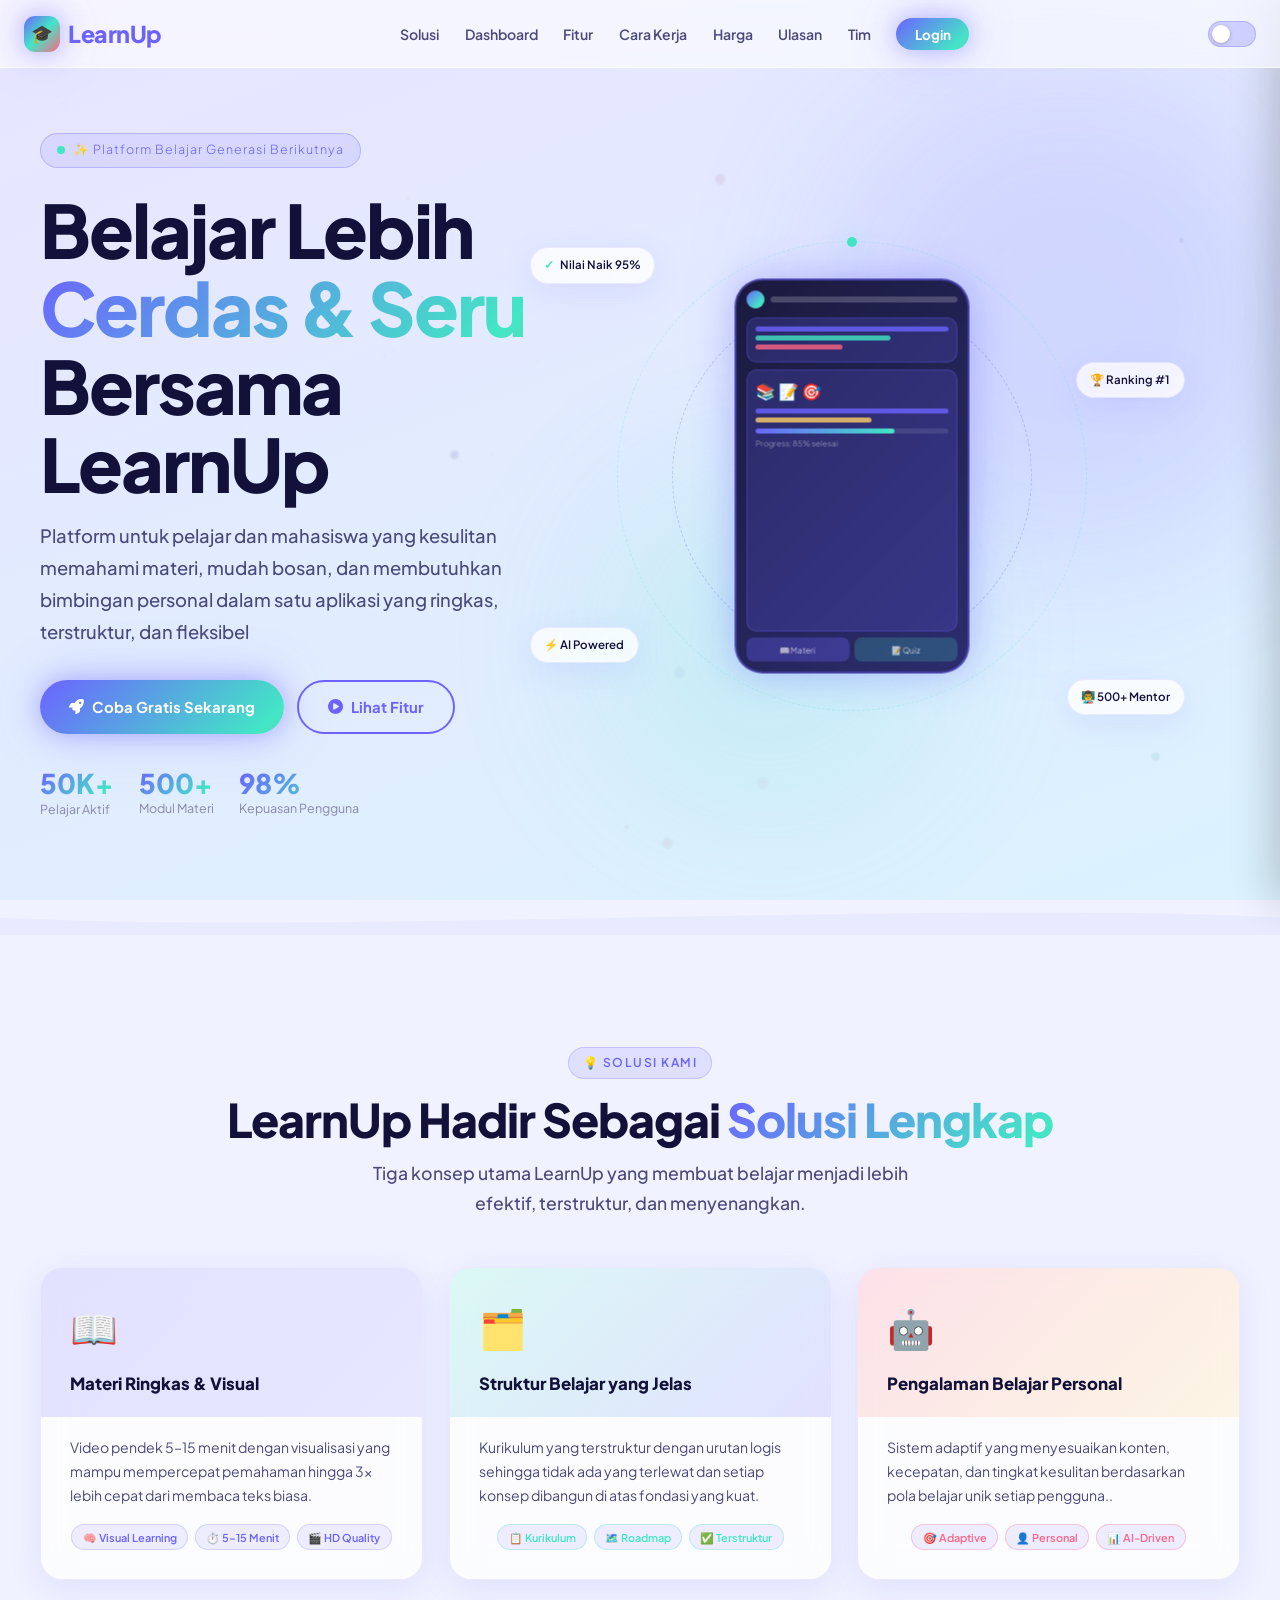
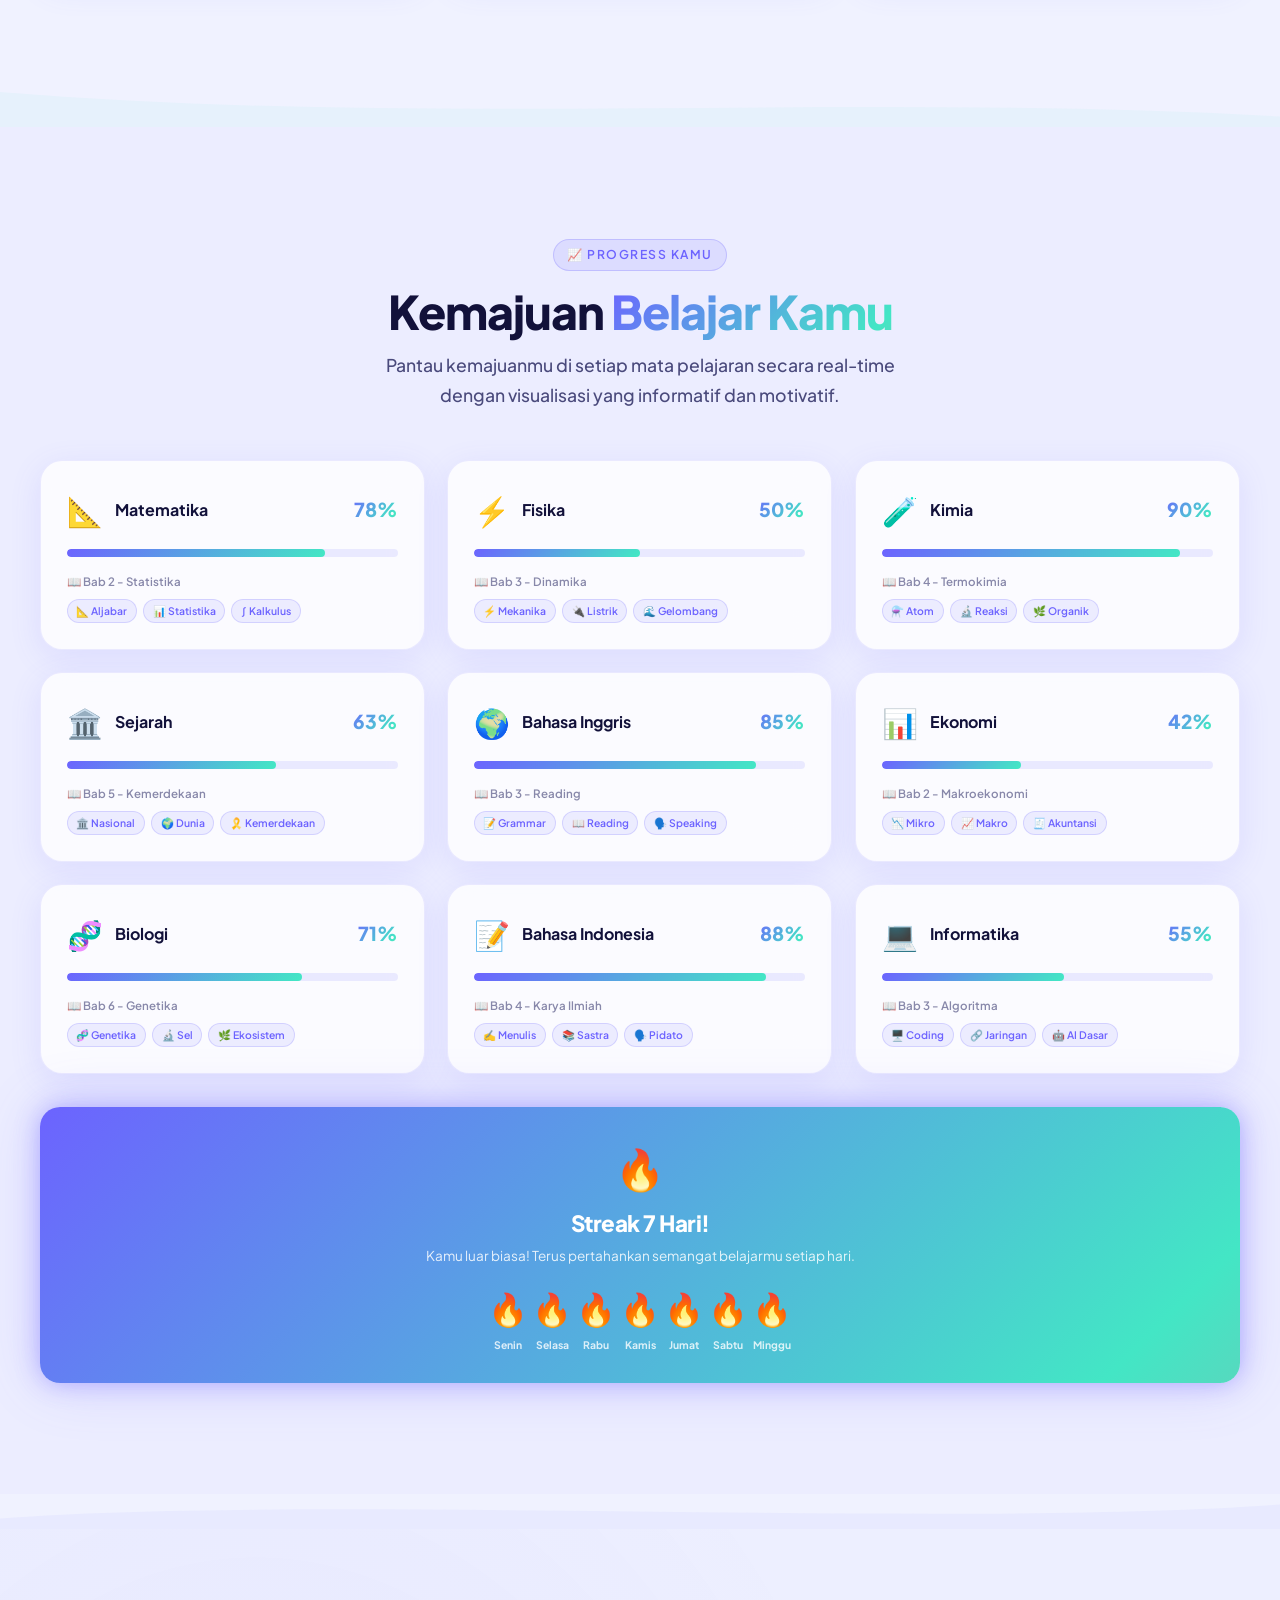
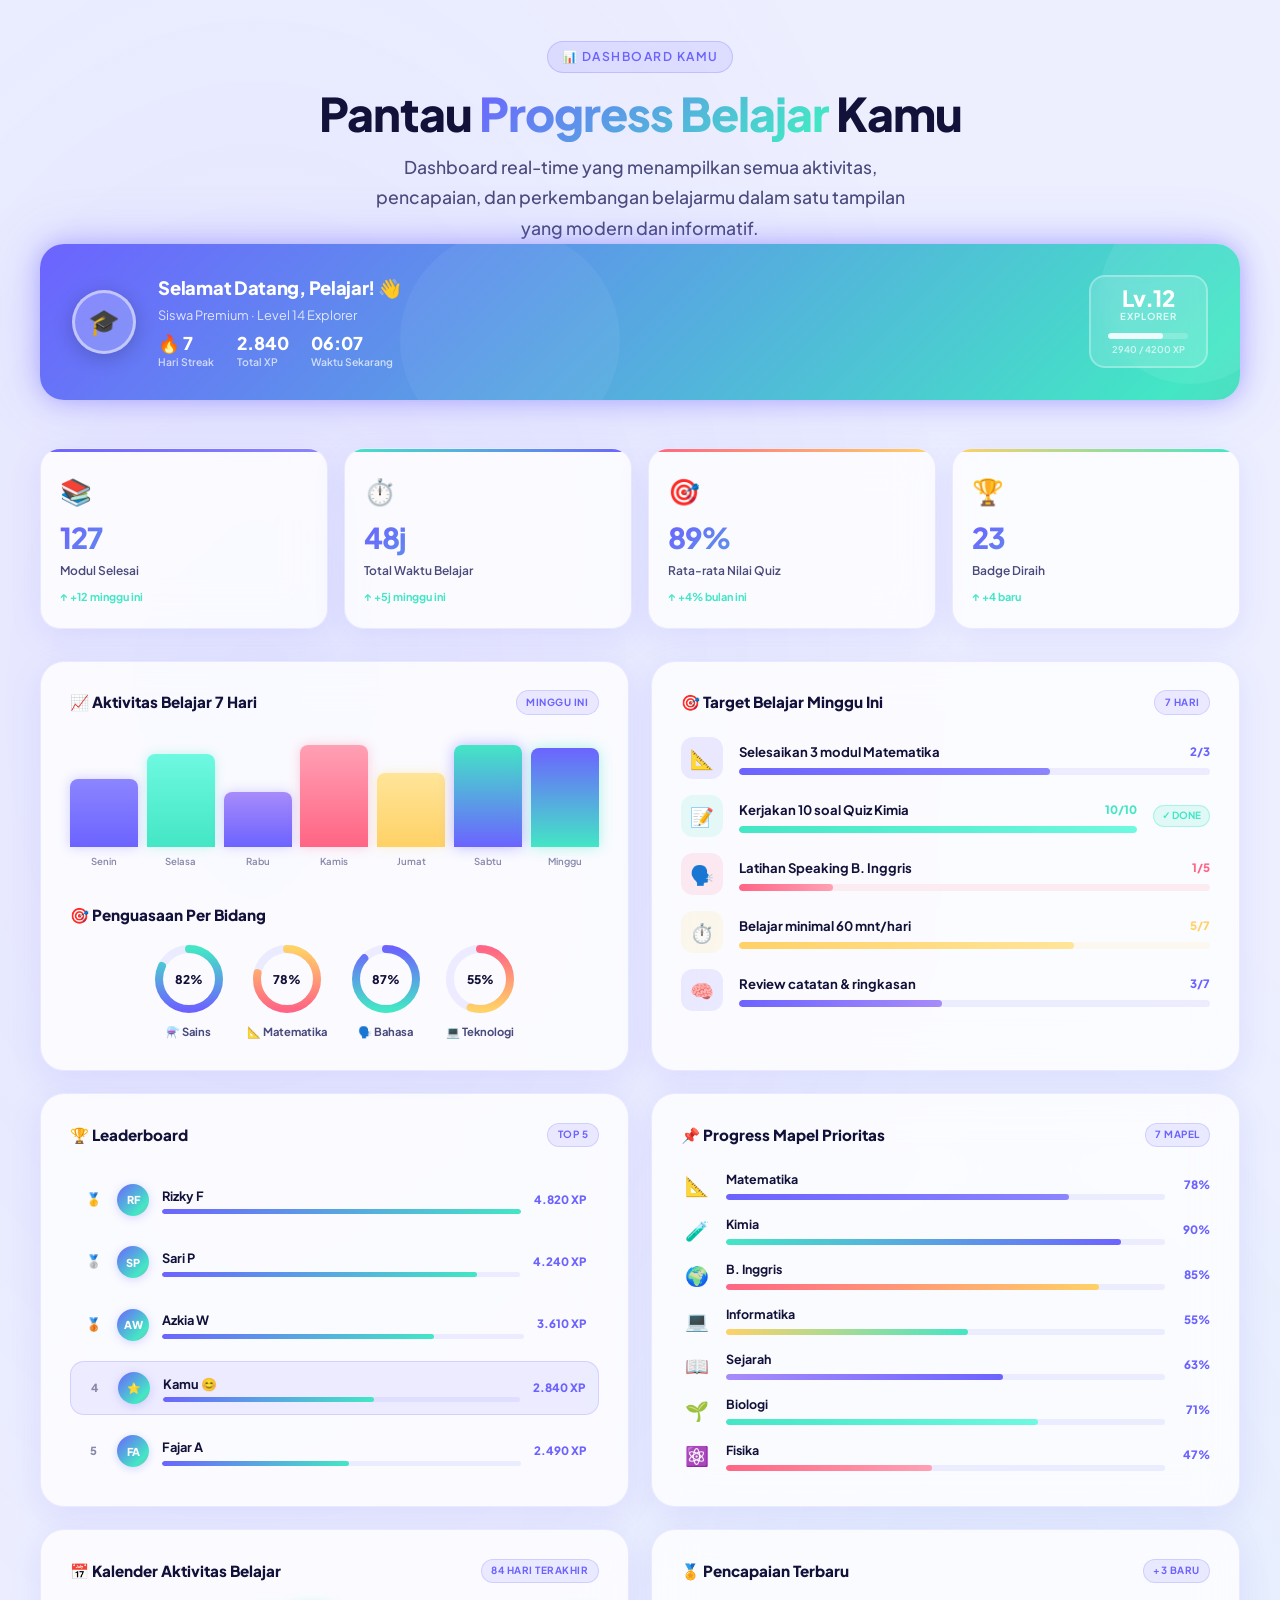
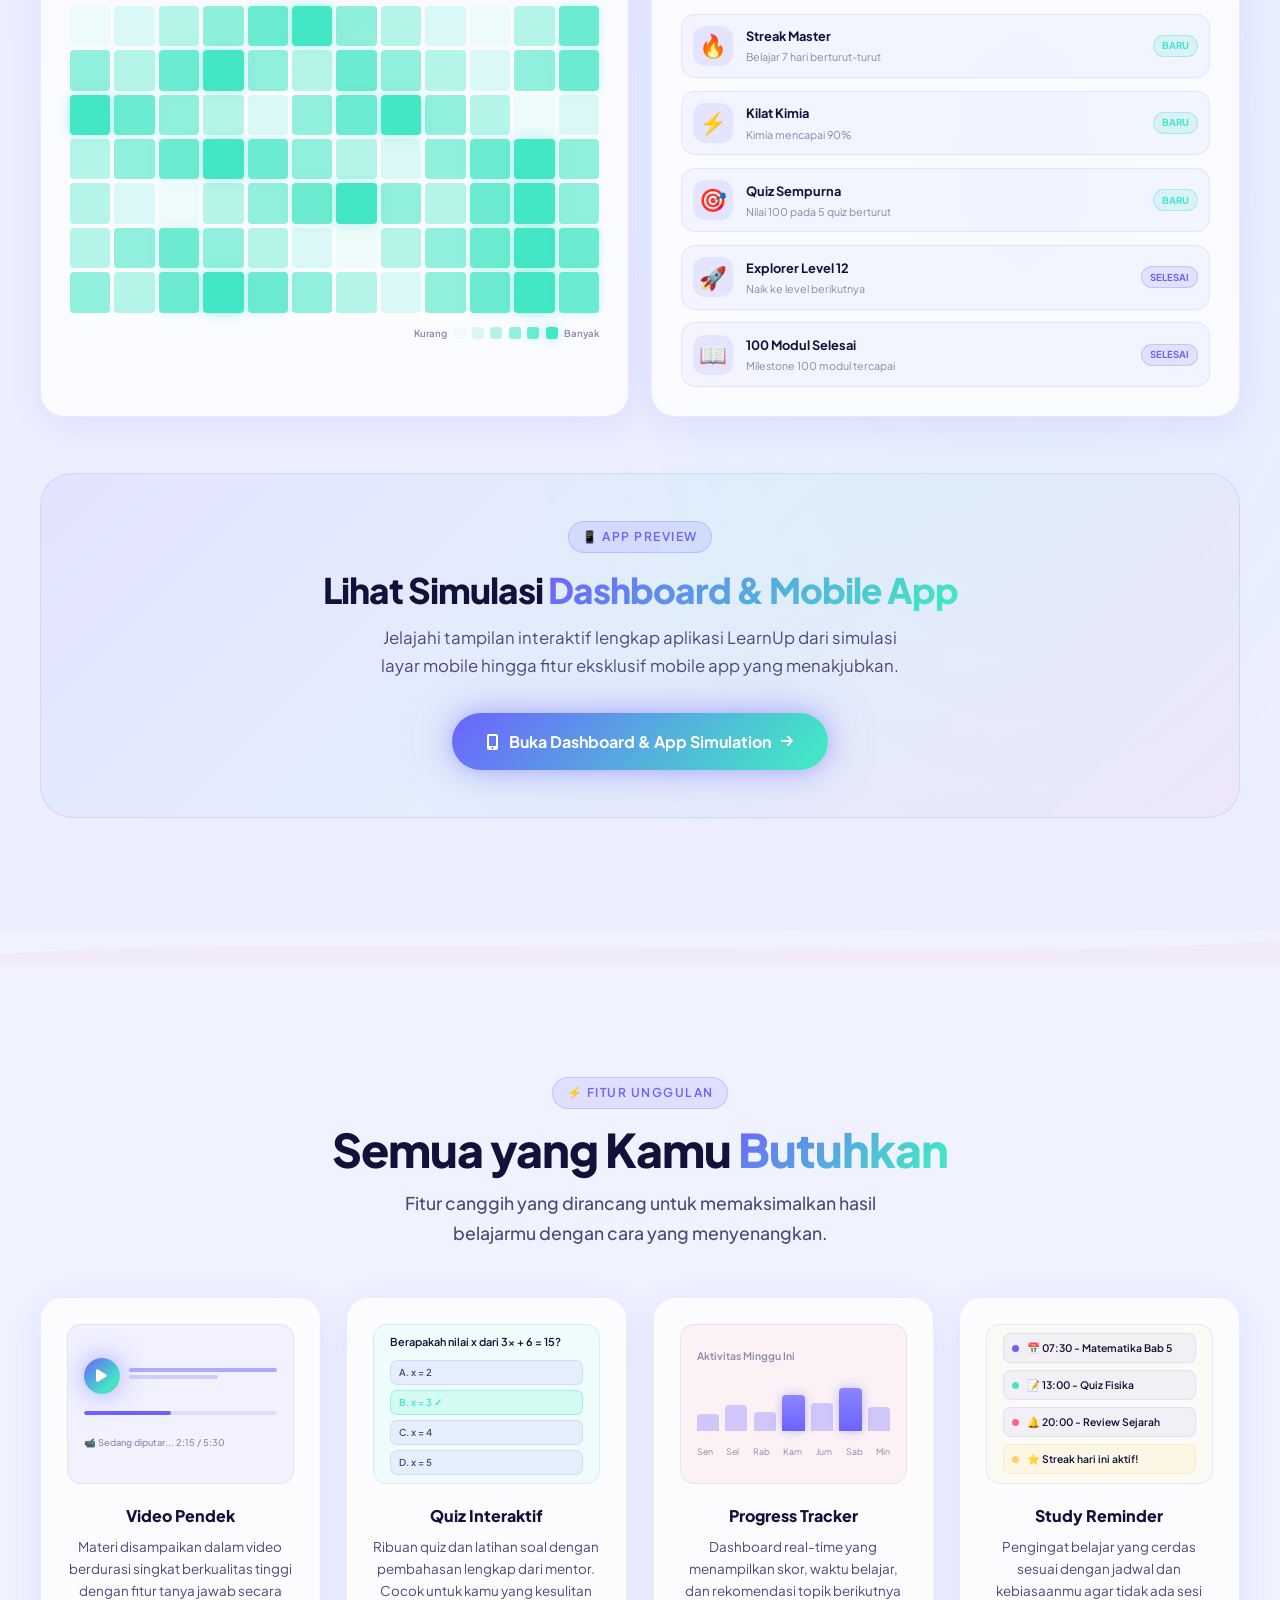
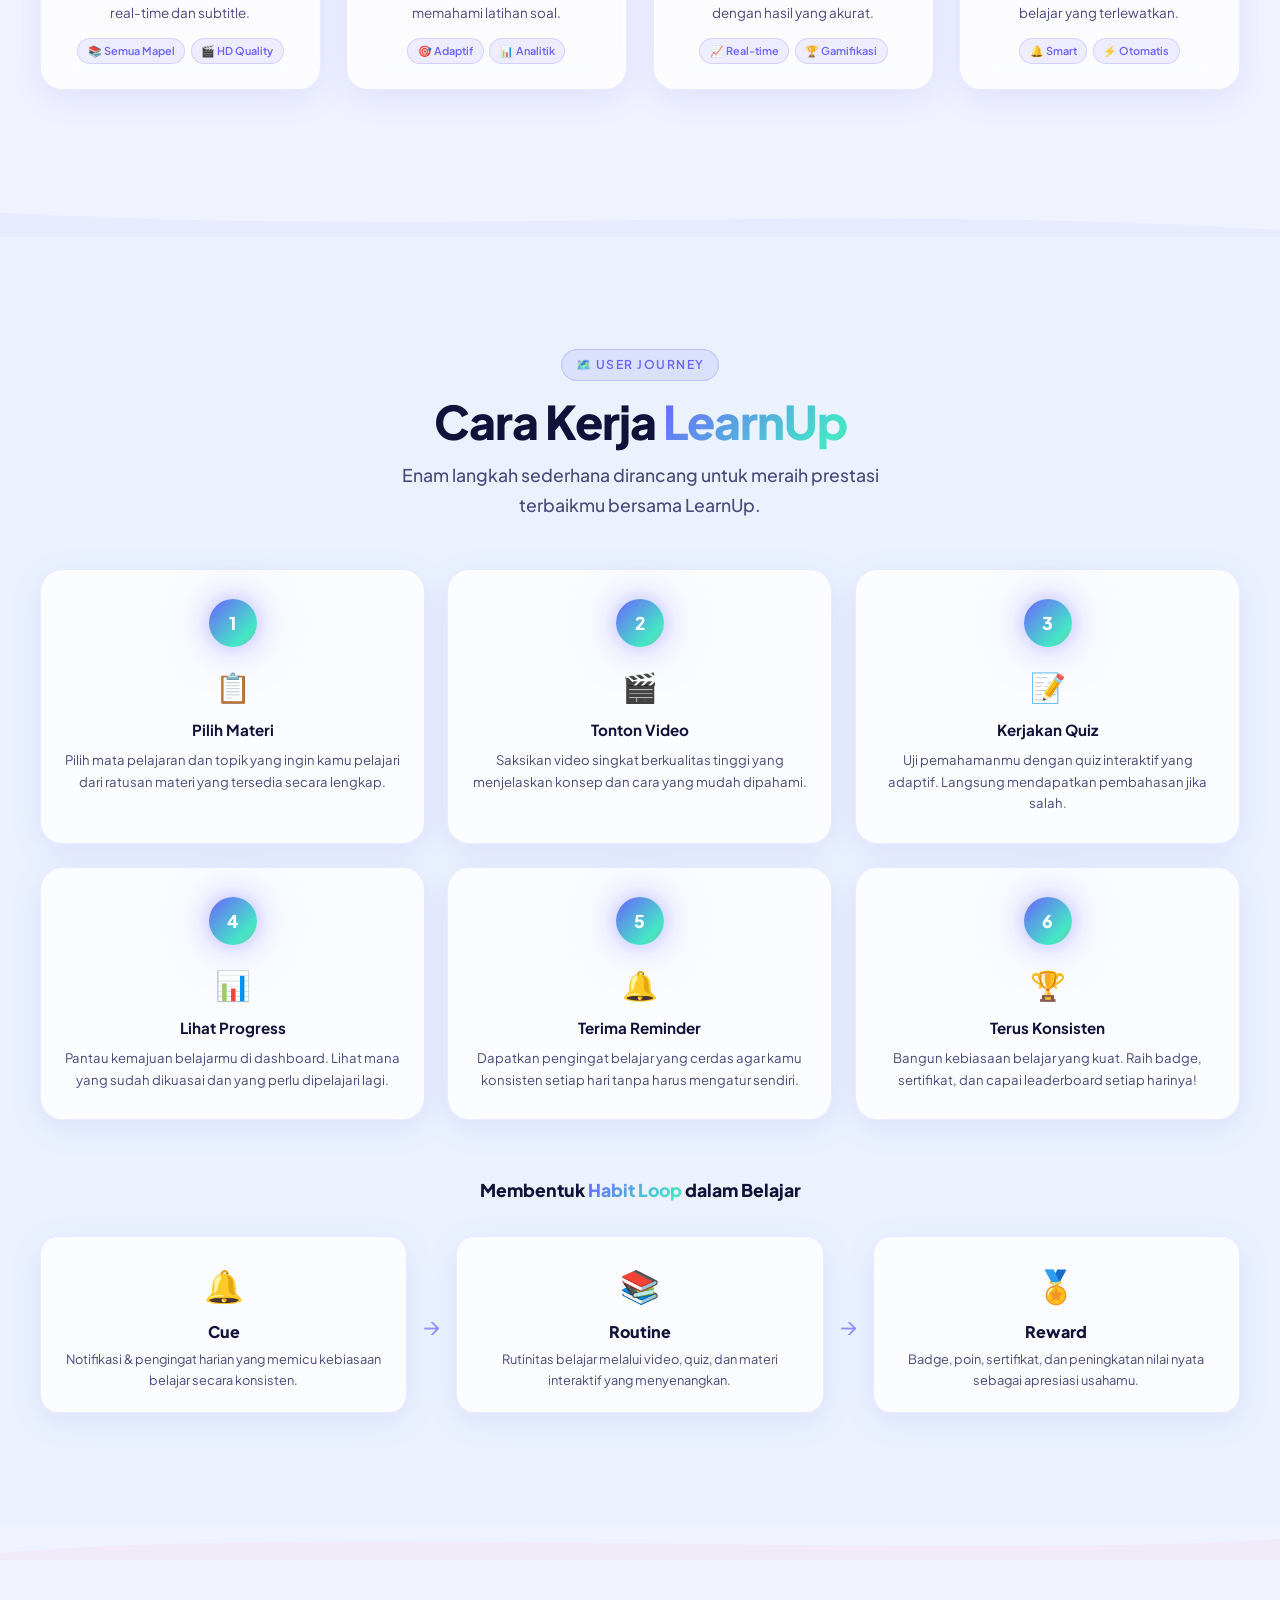
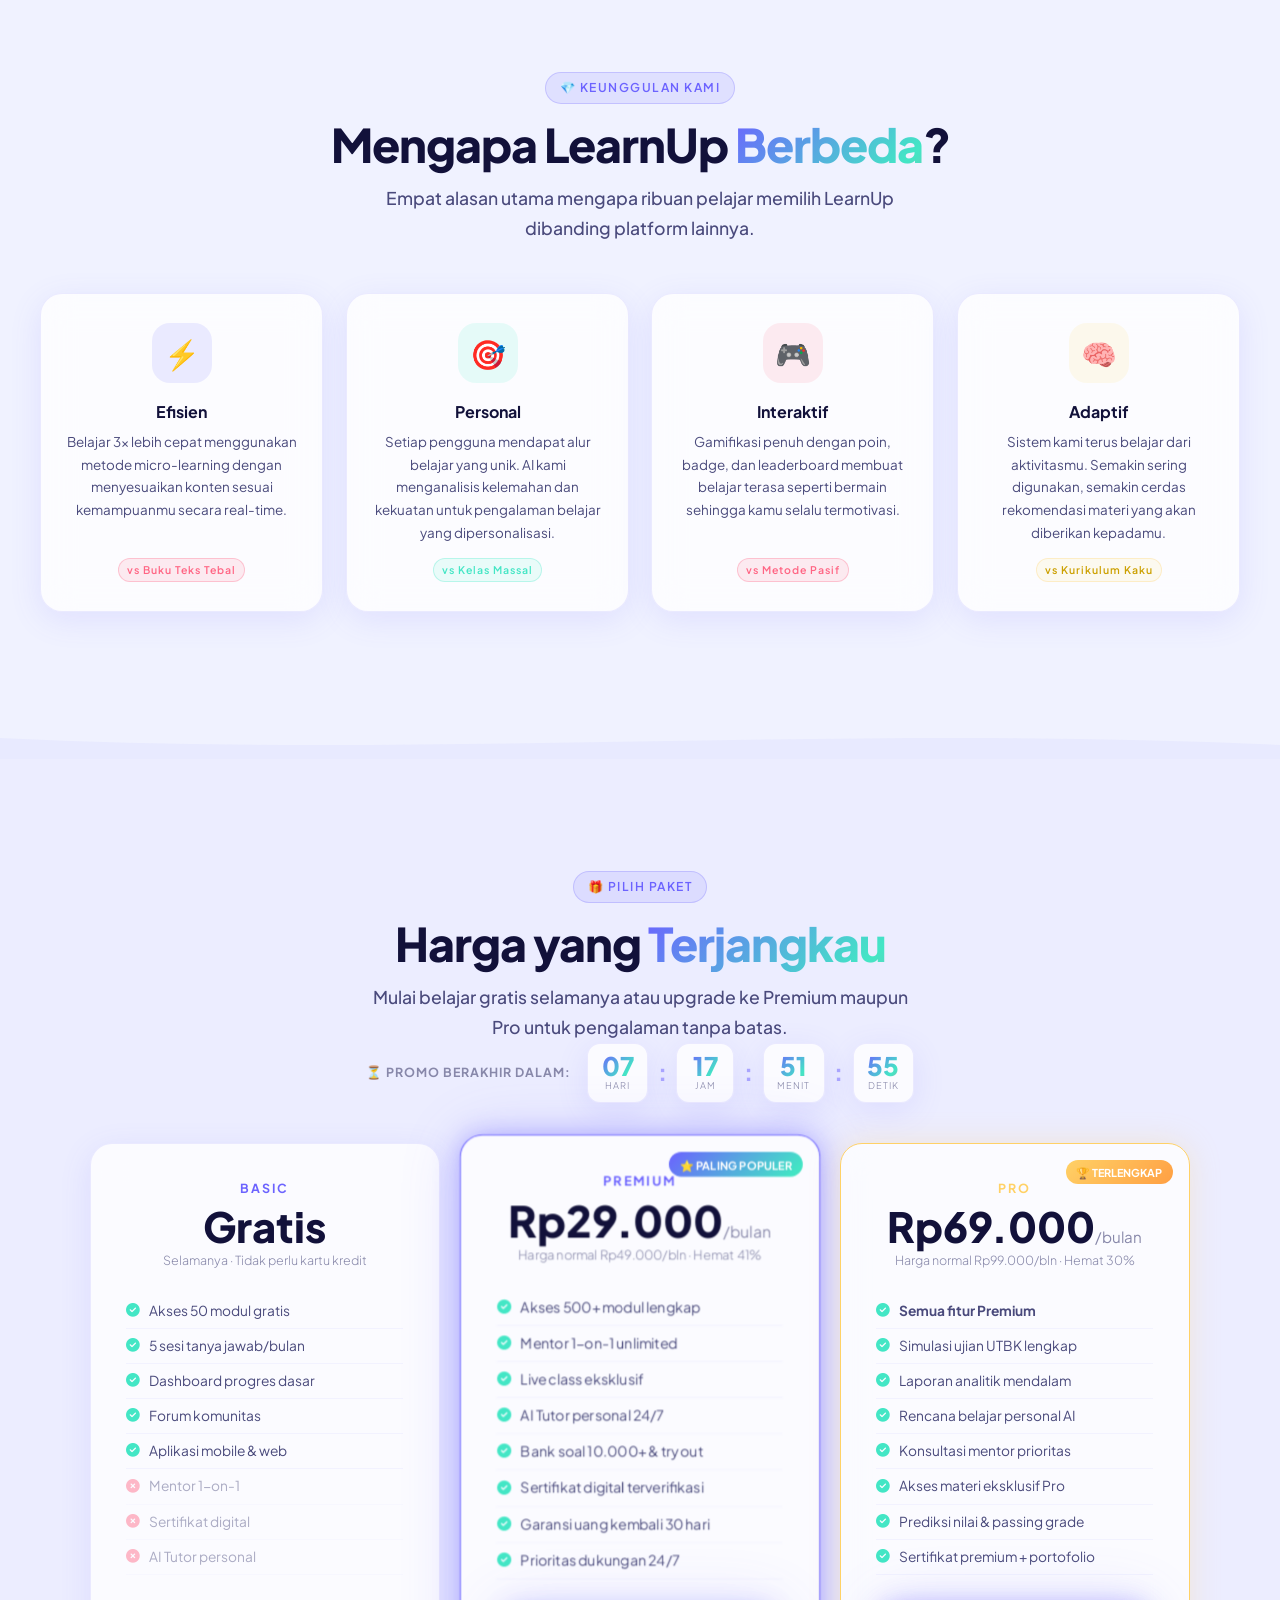
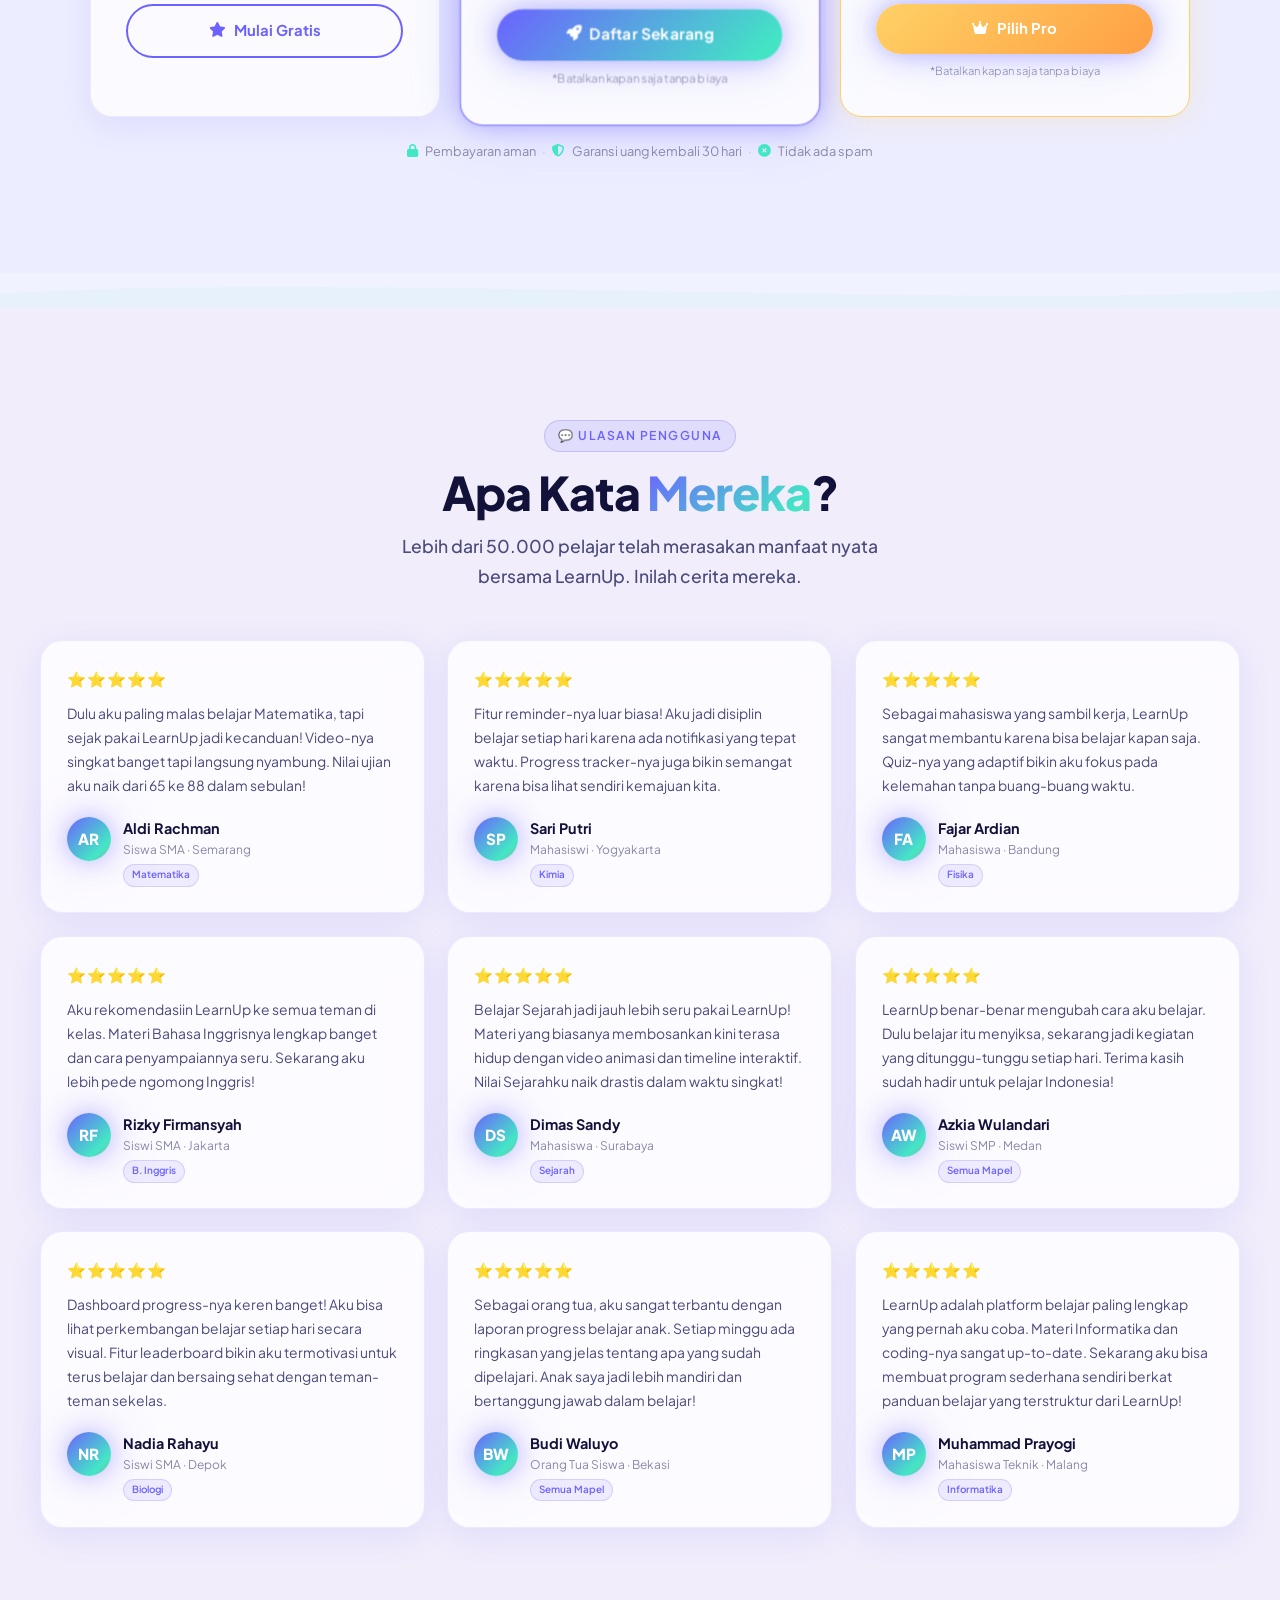
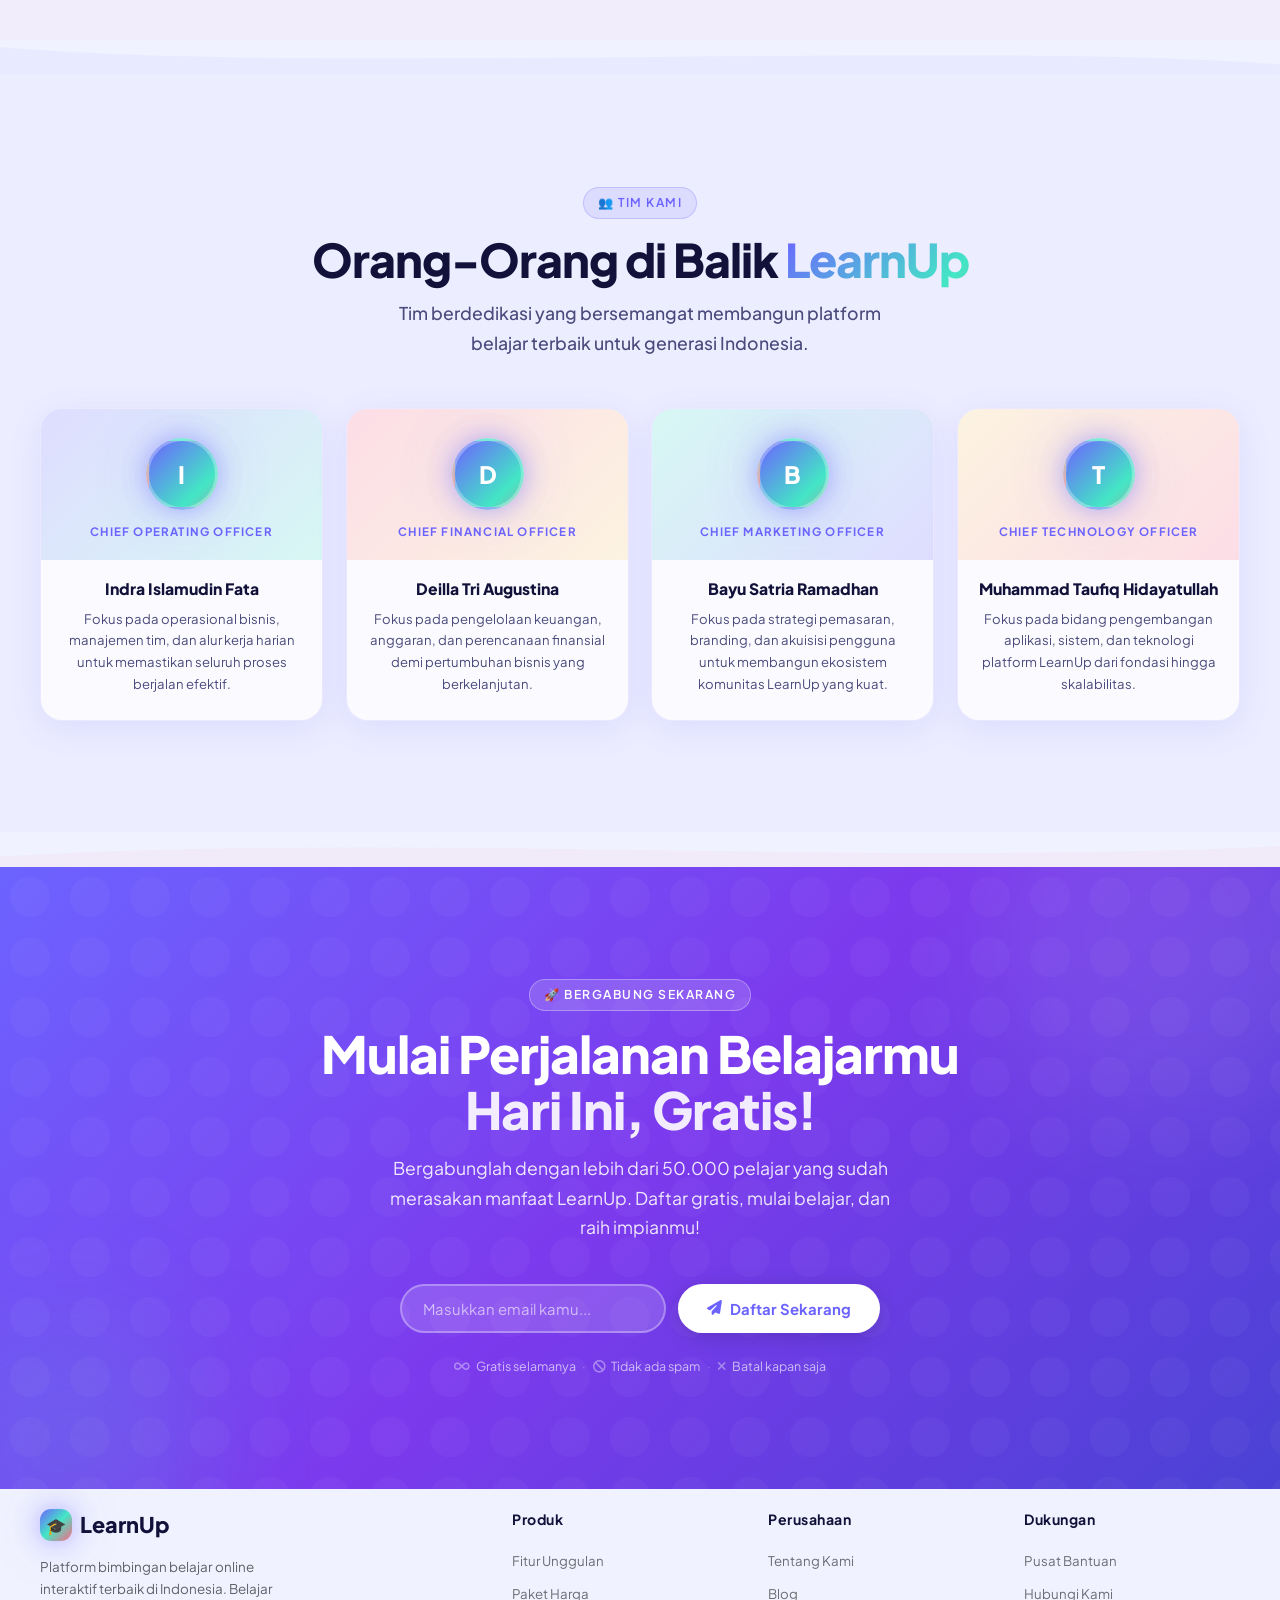
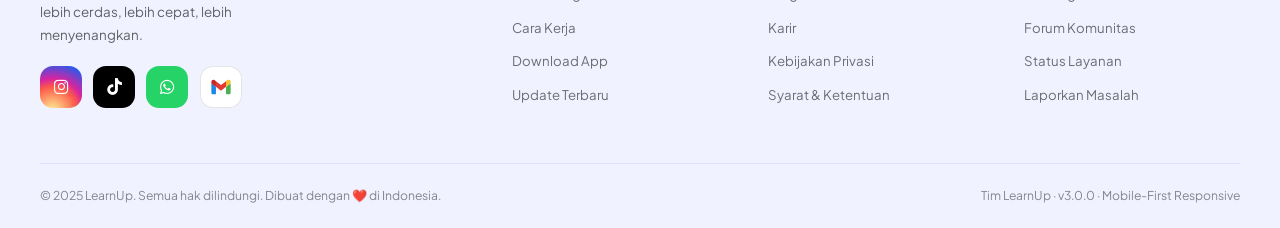
==== commit af2ef1b9: "Add files via upload" ====
--- a/admin.html
+++ b/admin.html
@@ -24,7 +24,12 @@
 
     <!-- MOBILE TOPBAR -->
     <div class="mobile-topbar">
-      <span class="mobile-logo">🎓 LearnUp Admin</span>
+      <div style="display: flex; align-items: center; gap: 0.8rem">
+        <button class="hamburger-btn" id="hamburgerBtn" aria-label="Menu">
+          <i class="fa-solid fa-bars"></i>
+        </button>
+        <span class="mobile-logo">🎓 LearnUp Admin</span>
+      </div>
       <div class="live-badge">
         <div class="live-dot"></div>
         LIVE
@@ -33,8 +38,11 @@
 
     <!-- WRAPPER -->
     <div class="wrapper">
+      <!-- SIDEBAR OVERLAY -->
+      <div class="sidebar-overlay" id="sidebarOverlay"></div>
+
       <!-- SIDEBAR -->
-      <aside class="sidebar">
+      <aside class="sidebar" id="adminSidebar">
         <div class="sidebar-logo">
           <div class="sidebar-logo-icon">🎓</div>
           <div>
--- a/css/admin.css
+++ b/css/admin.css
@@ -78,7 +78,32 @@
     grid-template-columns: 1fr;
   }
   .sidebar {
-    display: none;
+    position: fixed;
+    top: 0;
+    left: -280px;
+    width: 260px;
+    height: 100vh;
+    z-index: 2000;
+    transition: left 0.3s cubic-bezier(0.4, 0, 0.2, 1);
+    background: var(--bg2);
+    box-shadow: var(--shadow);
+  }
+  .sidebar.open {
+    left: 0;
+  }
+  .sidebar-overlay {
+    position: fixed;
+    inset: 0;
+    background: rgba(0, 0, 0, 0.6);
+    backdrop-filter: blur(3px);
+    z-index: 1999;
+    opacity: 0;
+    pointer-events: none;
+    transition: opacity 0.3s ease;
+  }
+  .sidebar-overlay.show {
+    opacity: 1;
+    pointer-events: auto;
   }
 }
 
@@ -236,6 +261,23 @@
   display: flex;
   align-items: center;
   gap: 0.8rem;
+  flex-wrap: wrap;
+}
+
+.hamburger-btn {
+  background: none;
+  border: none;
+  color: var(--text);
+  font-size: 1.3rem;
+  cursor: pointer;
+  display: none;
+  padding: 0.2rem;
+}
+
+@media (max-width: 900px) {
+  .hamburger-btn {
+    display: block;
+  }
 }
 
 .btn {
